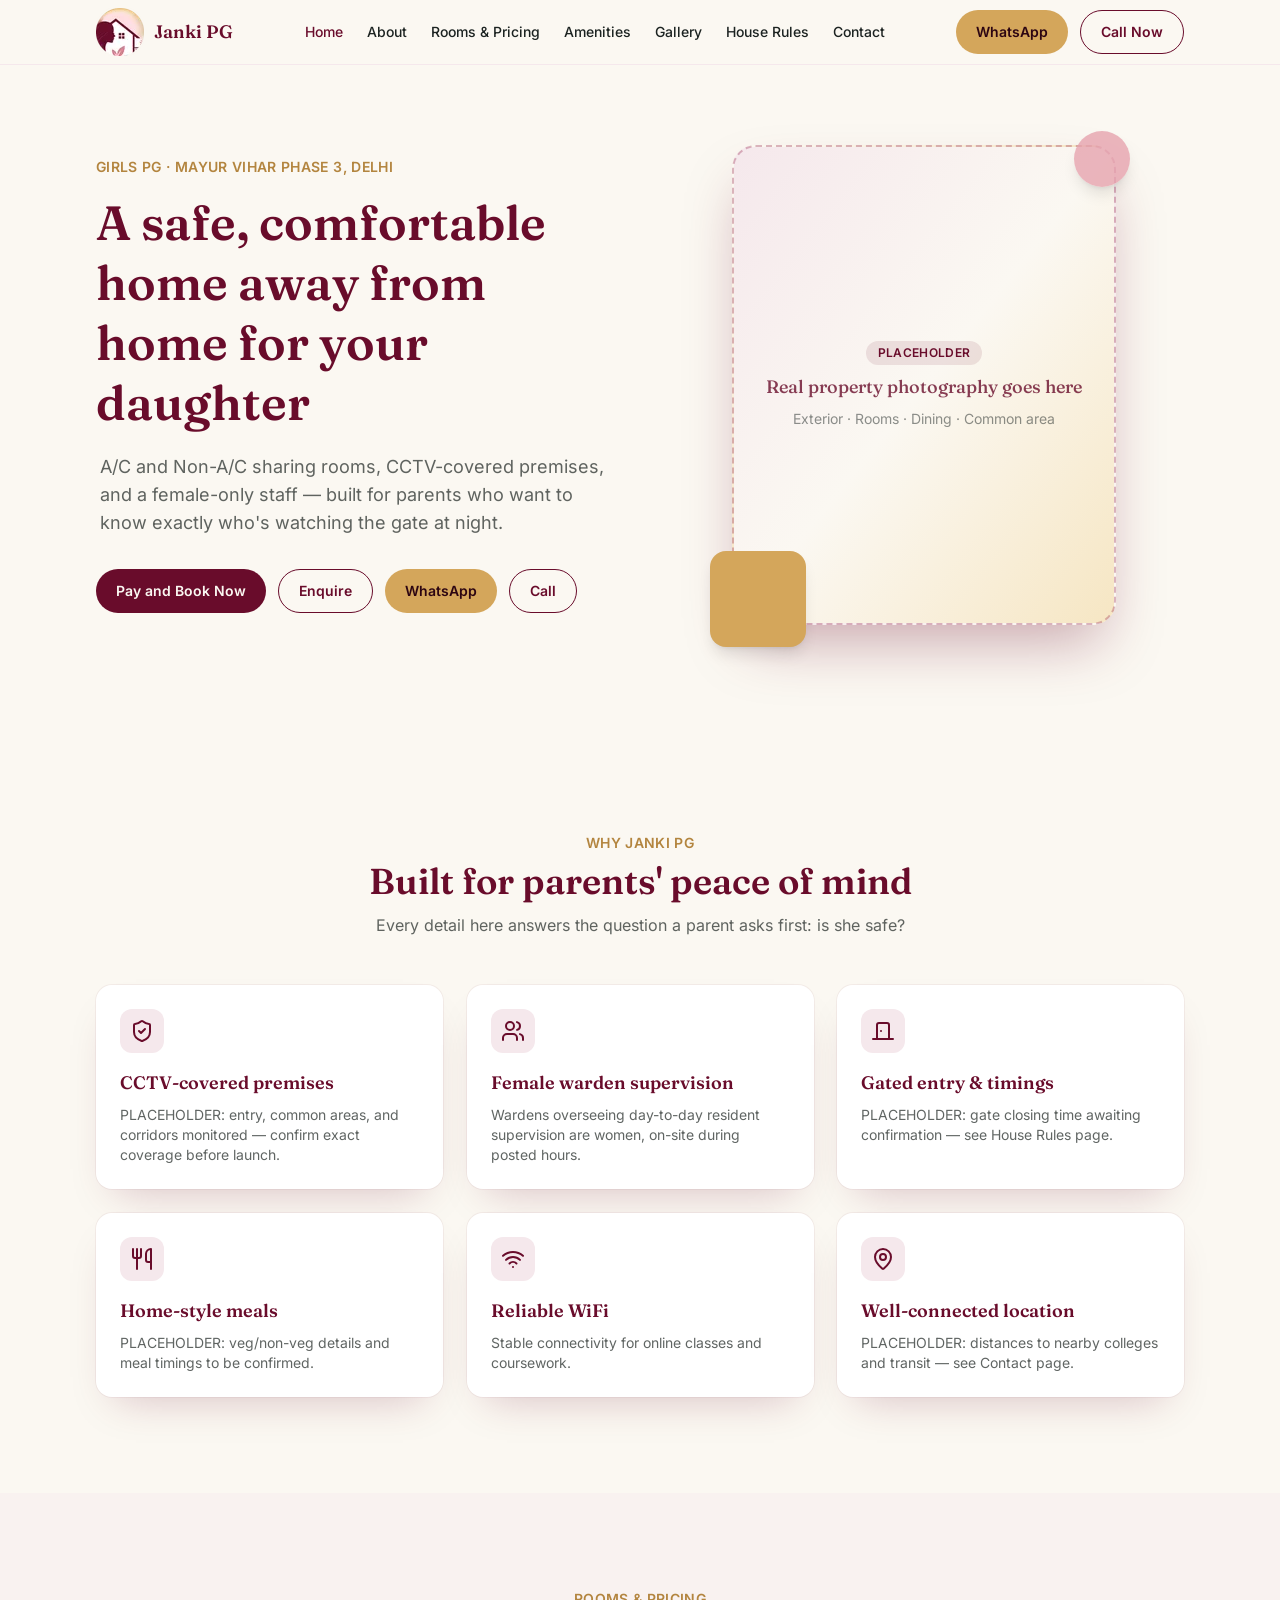
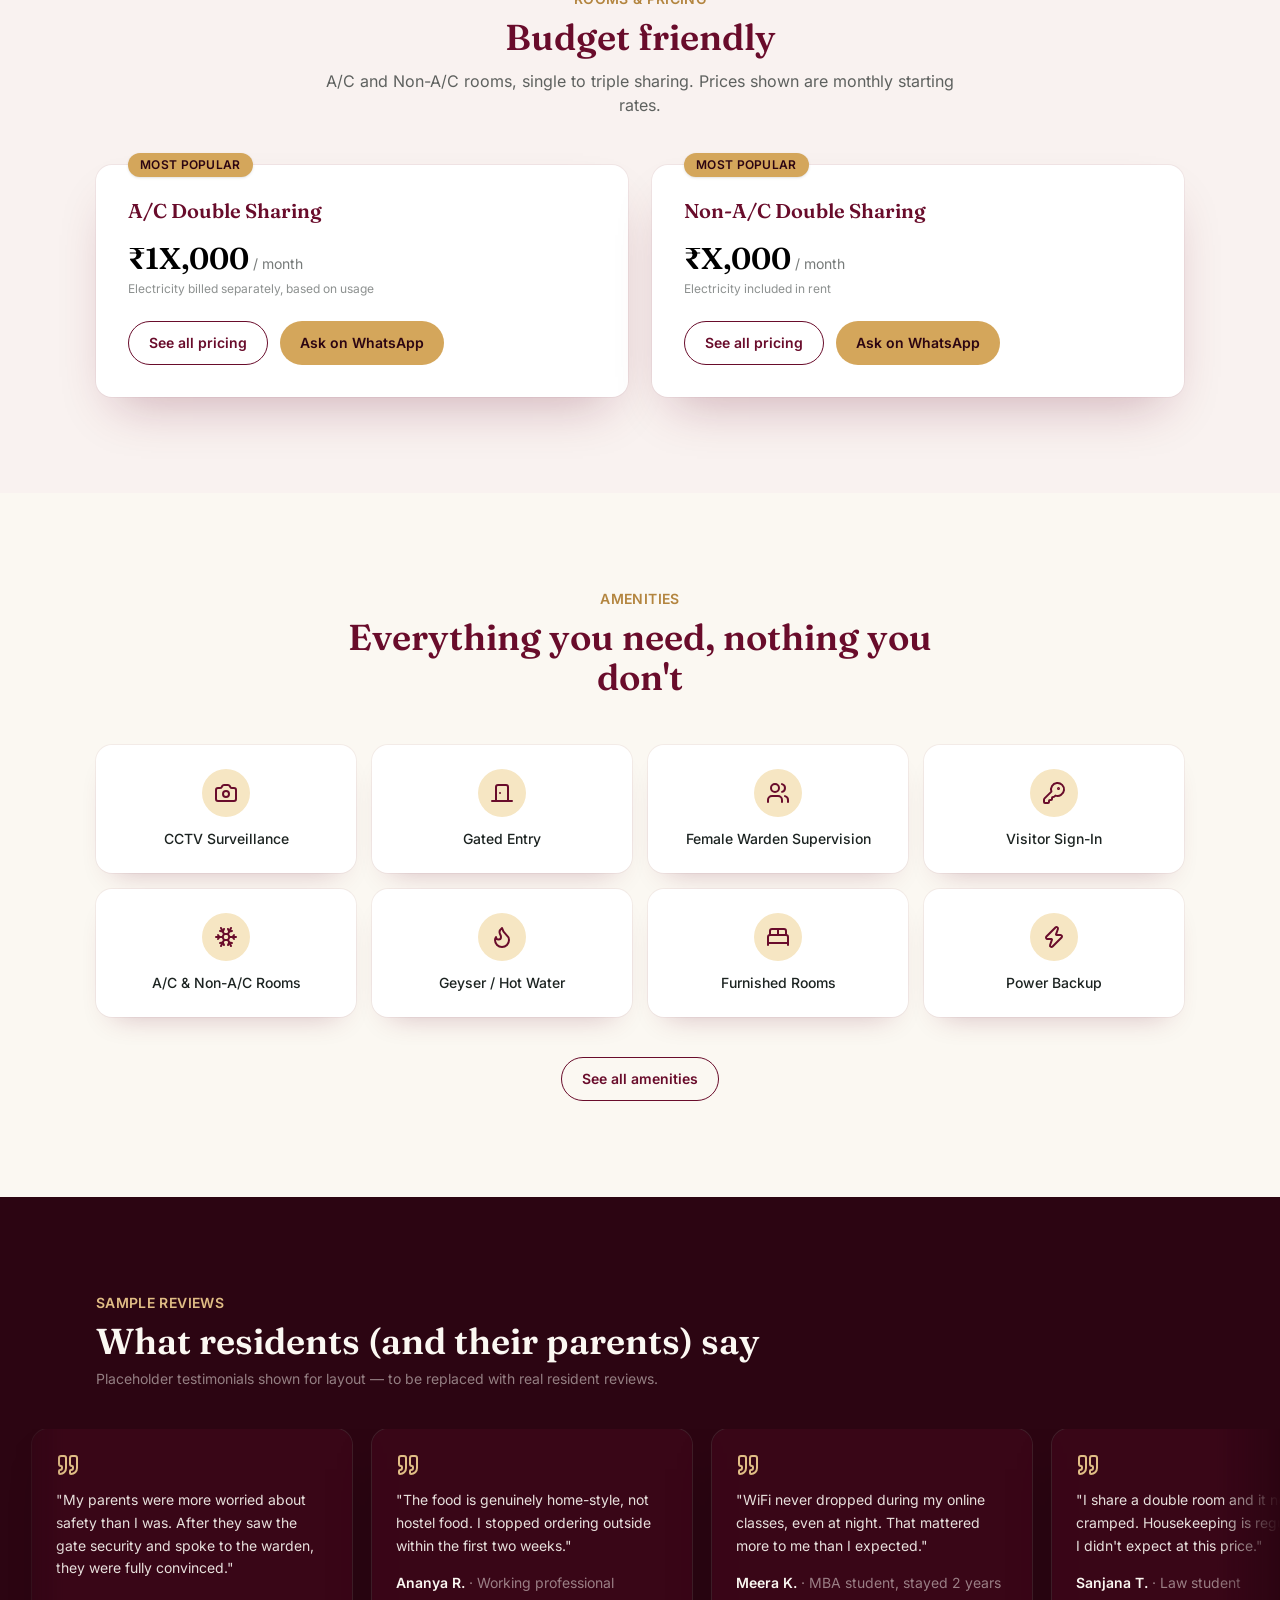
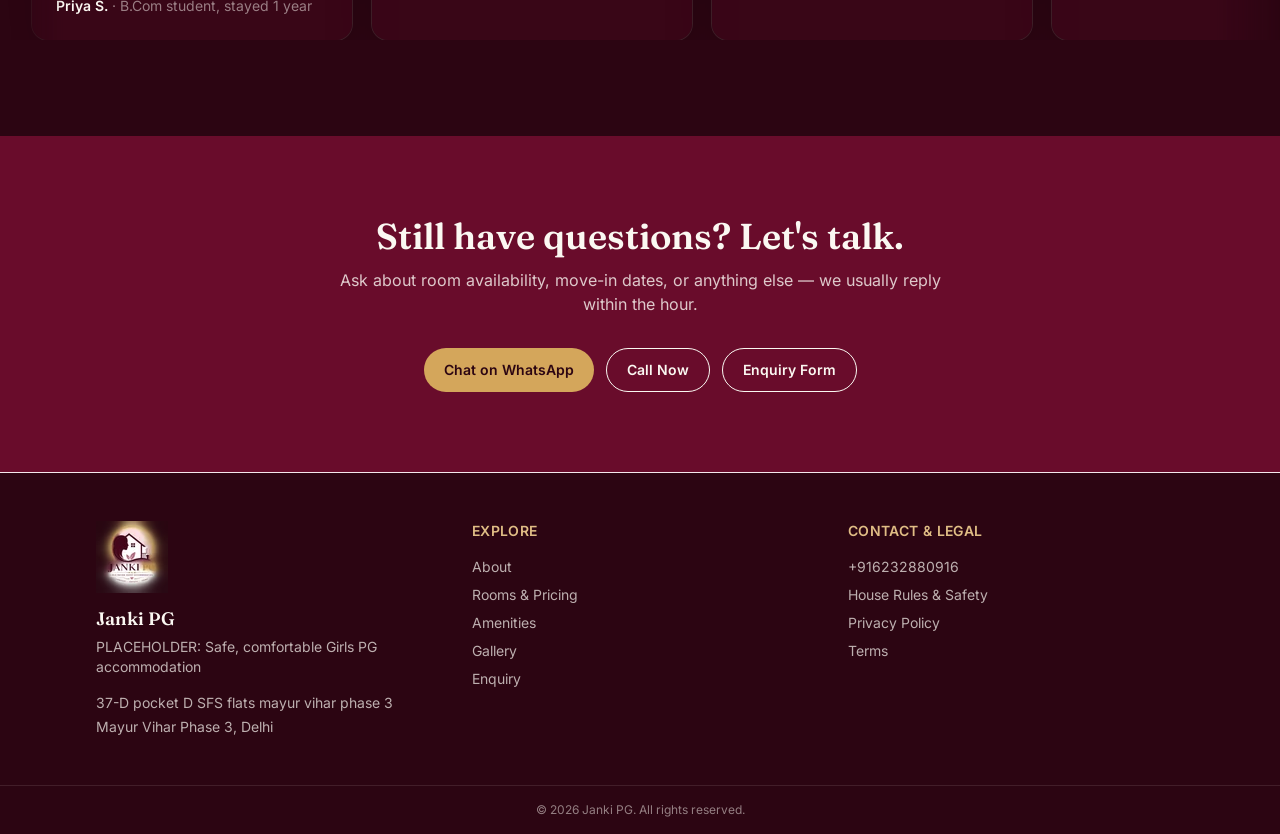
==== index.html @ a93e4f98 "booknow changed" ====
<!DOCTYPE html>
<html lang="en">

<head>
<!-- Google tag (gtag.js) -->
<script async src="https://www.googletagmanager.com/gtag/js?id=G-4KE43815W7"></script>
<script>
  window.dataLayer = window.dataLayer || [];
  function gtag(){dataLayer.push(arguments);}
  gtag('js', new Date());

  gtag('config', 'G-4KE43815W7');
</script>
  <meta charset="utf-8">
  <meta name="viewport" content="width=device-width, initial-scale=1">
  <link rel="icon" type="image/x-icon" href="favicon.ico">
  <link rel="canonical" href="https://www.jankipg.com/">
  <title>Girls PG in Mayur Vihar Phase 3, Delhi — A/C &amp; Non-A/C Rooms | Janki PG</title>
  <meta name="description"
    content="PLACEHOLDER: unique meta description for the home page — safe, comfortable Girls PG accommodation in Mayur Vihar Phase 3, Delhi with A/C and Non-A/C rooms.">
  <meta property="og:type" content="website">
  <meta property="og:url" content="https://www.jankipg.com/">
  <meta property="og:title" content="Girls PG in Mayur Vihar Phase 3, Delhi — A/C &amp; Non-A/C Rooms | Janki PG">
  <meta property="og:description"
    content="PLACEHOLDER: unique meta description for the home page — safe, comfortable Girls PG accommodation in Mayur Vihar Phase 3, Delhi with A/C and Non-A/C rooms.">
  <link rel="stylesheet" href="assets/css/style.css">
  <style>
    .marquee-track[data-astro-cid-mc3kwml5] {
      animation: 40s linear infinite marquee
    }

    .marquee-wrapper[data-astro-cid-mc3kwml5]:hover .marquee-track[data-astro-cid-mc3kwml5],
    .marquee-wrapper[data-astro-cid-mc3kwml5]:focus-within .marquee-track[data-astro-cid-mc3kwml5] {
      animation-play-state: paused
    }

    @keyframes marquee {
      0% {
        transform: translate(0)
      }

      to {
        transform: translate(-50%)
      }
    }

    @media (prefers-reduced-motion:reduce) {
      .marquee-track[data-astro-cid-mc3kwml5] {
        animation: none
      }
    }
  </style>
</head>

<body><a href="#main-content"
    class="sr-only focus:not-sr-only focus:fixed focus:left-4 focus:top-4 focus:z-[60] focus:rounded-full focus:bg-maroon-500 focus:px-4 focus:py-2 focus:text-cream">Skip
    to content</a>
  <header class="sticky top-0 z-50 border-b border-maroon-50 bg-cream/90 backdrop-blur-sm" style="--header-h: 64px;">
    <div class="mx-auto flex h-16 max-w-6xl items-center justify-between px-4 sm:px-6 lg:px-8"><a href="index.html"
        class="flex items-center gap-2.5"><img src="assets/images/logo-badge.webp" alt loading="lazy" decoding="async"
          width="48" height="48" class="h-12 w-12"><span
          class="font-display text-lg font-semibold text-maroon-500">Janki PG</span></a>
      <ul class="flex hidden md:flex">
        <li><a href="index.html" aria-current="page"
            class="block px-3 py-2 text-sm font-medium transition-colors duration-150 hover:text-maroon-500 text-maroon-500">Home</a>
        </li>
        <li><a href="about.html"
            class="block px-3 py-2 text-sm font-medium transition-colors duration-150 hover:text-maroon-500 text-ink">About</a>
        </li>
        <li><a href="rooms-and-pricing.html"
            class="block px-3 py-2 text-sm font-medium transition-colors duration-150 hover:text-maroon-500 text-ink">Rooms
            &amp; Pricing</a></li>
        <li><a href="amenities.html"
            class="block px-3 py-2 text-sm font-medium transition-colors duration-150 hover:text-maroon-500 text-ink">Amenities</a>
        </li>
        <li><a href="gallery.html"
            class="block px-3 py-2 text-sm font-medium transition-colors duration-150 hover:text-maroon-500 text-ink">Gallery</a>
        </li>
        <li><a href="house-rules.html"
            class="block px-3 py-2 text-sm font-medium transition-colors duration-150 hover:text-maroon-500 text-ink">House
            Rules</a></li>
        <li><a href="contact.html"
            class="block px-3 py-2 text-sm font-medium transition-colors duration-150 hover:text-maroon-500 text-ink">Contact</a>
        </li>
      </ul>
      <div class="hidden items-center gap-3 md:flex"><a
          href="https://wa.me/916232880916?text=Hi%2C%20I'm%20interested%20in%20Janki%20PG." target="_blank"
          rel="noopener noreferrer"
          class="inline-flex min-h-11 items-center justify-center gap-2 rounded-full px-5 py-2.5 text-sm font-semibold transition-colors duration-150 bg-gold-500 text-maroon-900 hover:bg-gold-600">WhatsApp</a><a
          href="tel:+916232880916"
          class="inline-flex min-h-11 items-center justify-center gap-2 rounded-full px-5 py-2.5 text-sm font-semibold transition-colors duration-150 border border-maroon-500 text-maroon-500 hover:bg-maroon-50">Call
          Now</a></div><button id="mobile-menu-toggle" type="button"
        class="inline-flex h-11 w-11 items-center justify-center rounded-full text-maroon-500 md:hidden"
        aria-expanded="false" aria-controls="mobile-menu-panel"><span class="sr-only">Toggle menu</span><svg
          id="icon-open" xmlns="http://www.w3.org/2000/svg" width="24" height="24" viewBox="0 0 24 24" fill="none"
          stroke="currentColor" stroke-width="2" stroke-linecap="round" stroke-linejoin="round">
          <line x1="4" y1="6" x2="20" y2="6"></line>
          <line x1="4" y1="12" x2="20" y2="12"></line>
          <line x1="4" y1="18" x2="20" y2="18"></line>
        </svg><svg id="icon-close" xmlns="http://www.w3.org/2000/svg" width="24" height="24" viewBox="0 0 24 24"
          fill="none" stroke="currentColor" stroke-width="2" stroke-linecap="round" stroke-linejoin="round"
          class="hidden">
          <line x1="18" y1="6" x2="6" y2="18"></line>
          <line x1="6" y1="6" x2="18" y2="18"></line>
        </svg></button>
      <div id="mobile-menu-panel"
        class="fixed inset-x-0 top-[var(--header-h,64px)] z-40 hidden max-h-[calc(100vh-var(--header-h,64px))] overflow-y-auto border-t border-maroon-50 bg-cream shadow-lg md:hidden">
        <ul class="flex flex-col gap-1 p-4">
          <li><a href="index.html" aria-current="page"
              class="block px-3 py-2 text-sm font-medium transition-colors duration-150 hover:text-maroon-500 text-maroon-500">Home</a>
          </li>
          <li><a href="about.html"
              class="block px-3 py-2 text-sm font-medium transition-colors duration-150 hover:text-maroon-500 text-ink">About</a>
          </li>
          <li><a href="rooms-and-pricing.html"
              class="block px-3 py-2 text-sm font-medium transition-colors duration-150 hover:text-maroon-500 text-ink">Rooms
              &amp; Pricing</a></li>
          <li><a href="amenities.html"
              class="block px-3 py-2 text-sm font-medium transition-colors duration-150 hover:text-maroon-500 text-ink">Amenities</a>
          </li>
          <li><a href="gallery.html"
              class="block px-3 py-2 text-sm font-medium transition-colors duration-150 hover:text-maroon-500 text-ink">Gallery</a>
          </li>
          <li><a href="house-rules.html"
              class="block px-3 py-2 text-sm font-medium transition-colors duration-150 hover:text-maroon-500 text-ink">House
              Rules</a></li>
          <li><a href="contact.html"
              class="block px-3 py-2 text-sm font-medium transition-colors duration-150 hover:text-maroon-500 text-ink">Contact</a>
          </li>
        </ul>
        <div class="flex flex-col gap-3 border-t border-maroon-50 p-4"><a
            href="https://wa.me/916232880916?text=Hi%2C%20I'm%20interested%20in%20Janki%20PG." target="_blank"
            rel="noopener noreferrer"
            class="inline-flex min-h-11 items-center justify-center gap-2 rounded-full px-5 py-2.5 text-sm font-semibold transition-colors duration-150 bg-gold-500 text-maroon-900 hover:bg-gold-600">WhatsApp
            Us</a><a href="tel:+916232880916"
            class="inline-flex min-h-11 items-center justify-center gap-2 rounded-full px-5 py-2.5 text-sm font-semibold transition-colors duration-150 border border-maroon-500 text-maroon-500 hover:bg-maroon-50">Call
            Now</a></div>
      </div>
      <script
        type="module">var e = document.getElementById(`mobile-menu-toggle`), t = document.getElementById(`mobile-menu-panel`), n = document.getElementById(`icon-open`), r = document.getElementById(`icon-close`); e?.addEventListener(`click`, () => { let i = e.getAttribute(`aria-expanded`) === `true`; e.setAttribute(`aria-expanded`, String(!i)), t?.classList.toggle(`hidden`, i), n?.classList.toggle(`hidden`, !i), r?.classList.toggle(`hidden`, i) }), t?.querySelectorAll(`a`).forEach(i => { i.addEventListener(`click`, () => { e?.setAttribute(`aria-expanded`, `false`), t.classList.add(`hidden`), n?.classList.remove(`hidden`), r?.classList.add(`hidden`) }) });</script>
    </div>
  </header>
  <main id="main-content">
    <section class="relative overflow-hidden bg-cream pb-20 pt-14 sm:pb-28 sm:pt-20"><!-- decorative depth layers -->
      <div class="pointer-events-none absolute inset-0 -z-10">
        <div class="absolute -left-24 -top-16 h-72 w-72 rounded-full bg-gold-100/70 blur-2xl sm:animate-float-slower">
        </div>
        <div class="absolute -right-20 top-1/3 h-80 w-80 rounded-full bg-rose-100/60 blur-2xl sm:animate-float-slow">
        </div>
        <div class="absolute inset-x-0 bottom-0 h-40 bg-gradient-to-t from-maroon-50/40 to-transparent"></div>
      </div>
      <div class="mx-auto grid max-w-6xl items-center gap-12 px-4 sm:px-6 lg:grid-cols-2 lg:px-8">
        <div class="reveal">
          <p class="text-sm font-semibold uppercase tracking-wide text-gold-600">
            <!-- PLACEHOLDER: awaiting client copy -->Girls PG · Mayur Vihar Phase 3, Delhi
          </p>
          <h1 class="mt-4 font-display text-4xl font-semibold leading-tight text-maroon-500 sm:text-5xl">A safe,
            comfortable home away from home for your daughter</h1>
          <p class="mx-auto mt-5 max-w-lg text-base text-ink/70 sm:text-lg">
            <!-- PLACEHOLDER: awaiting client copy — concrete, checkable claims once details are confirmed -->A/C and
            Non-A/C sharing rooms, CCTV-covered premises, and a female-only staff — built for parents who want to know
            exactly who's watching the gate at night.
          </p>
          <div class="mt-8 flex flex-wrap gap-3"><a href="upi://pay?pa=7759880916sbi@ybl&pn=Janki%20PG&cu=INR"
              data-payment-trigger="true"
              class="inline-flex min-h-11 items-center justify-center gap-2 rounded-full px-5 py-2.5 text-sm font-semibold transition-colors duration-150 bg-maroon-500 text-cream hover:bg-maroon-600">Pay
              and Book Now</a><a href="enquiry" data-enquiry-trigger="true"
              class="inline-flex min-h-11 items-center justify-center gap-2 rounded-full px-5 py-2.5 text-sm font-semibold transition-colors duration-150 border border-maroon-500 text-maroon-500 hover:bg-maroon-50">Enquire</a><a
              href="https://wa.me/916232880916?text=Hi%2C%20I'm%20interested%20in%20Janki%20PG." target="_blank"
              rel="noopener noreferrer"
              class="inline-flex min-h-11 items-center justify-center gap-2 rounded-full px-5 py-2.5 text-sm font-semibold transition-colors duration-150 bg-gold-500 text-maroon-900 hover:bg-gold-600">WhatsApp</a><a
              href="tel:+916232880916"
              class="inline-flex min-h-11 items-center justify-center gap-2 rounded-full px-5 py-2.5 text-sm font-semibold transition-colors duration-150 border border-maroon-500 text-maroon-500 hover:bg-maroon-50">Call</a>
          </div>
        </div>
        <div class="reveal [perspective:1200px]" style="transition-delay: 120ms">
          <div data-tilt="6"
            class="relative mx-auto aspect-[4/5] w-full max-w-sm rounded-3xl border-2 border-dashed border-maroon-400/30 bg-gradient-to-br from-maroon-50 via-cream to-gold-100 shadow-[0_30px_60px_-15px_rgba(105,12,43,0.35)]">
            <div class="absolute inset-0 flex flex-col items-center justify-center gap-2 p-6 text-center"><span
                class="rounded-full bg-maroon-500/10 px-3 py-1 text-xs font-semibold uppercase tracking-wide text-maroon-500">Placeholder</span>
              <p class="font-display text-lg text-maroon-500/80">Real property photography goes here</p>
              <p class="text-sm text-ink/50">Exterior · Rooms · Dining · Common area</p>
            </div>
            <div
              class="absolute -bottom-6 -left-6 h-20 w-20 rounded-2xl bg-gold-500 shadow-lg sm:animate-float-slow sm:h-24 sm:w-24">
            </div>
            <div
              class="absolute -right-4 -top-4 h-14 w-14 rounded-full bg-rose-400/80 shadow-lg sm:animate-float-slower">
            </div>
          </div>
        </div>
      </div>
    </section>
    <section class="bg-cream py-16 sm:py-24">
      <div class="mx-auto max-w-6xl px-4 sm:px-6 lg:px-8">
        <div class="reveal mx-auto max-w-2xl text-center">
          <p class="text-sm font-semibold uppercase tracking-wide text-gold-600">Why Janki PG</p>
          <h2 class="mt-2 font-display text-3xl font-semibold text-maroon-500 sm:text-4xl">Built for parents' peace of
            mind</h2>
          <p class="mt-3 text-ink/70">Every detail here answers the question a parent asks first: is she safe?</p>
        </div>
        <div class="mt-12 grid gap-6 sm:grid-cols-2 lg:grid-cols-3 [perspective:1200px]">
          <div class="reveal" style="transition-delay: 0ms">
            <div data-tilt="8"
              class="h-full rounded-2xl bg-white p-6 shadow-[0_20px_40px_-20px_rgba(105,12,43,0.25)] ring-1 ring-maroon-500/5">
              <div class="inline-flex h-11 w-11 items-center justify-center rounded-xl bg-maroon-50 text-maroon-500">
                <svg width="1em" height="1em" class="h-6 w-6" data-icon="lucide:shield-check">
                  <symbol id="ai:lucide:shield-check" viewBox="0 0 24 24">
                    <g fill="none" stroke="currentColor" stroke-linecap="round" stroke-linejoin="round"
                      stroke-width="2">
                      <path
                        d="M20 13c0 5-3.5 7.5-7.66 8.95a1 1 0 0 1-.67-.01C7.5 20.5 4 18 4 13V6a1 1 0 0 1 1-1c2 0 4.5-1.2 6.24-2.72a1.17 1.17 0 0 1 1.52 0C14.51 3.81 17 5 19 5a1 1 0 0 1 1 1z" />
                      <path d="m9 12l2 2l4-4" />
                    </g>
                  </symbol>
                  <use href="#ai:lucide:shield-check"></use>
                </svg>
              </div>
              <h3 class="mt-4 font-display text-lg font-semibold text-maroon-500">CCTV-covered premises</h3>
              <p class="mt-2 text-sm text-ink/70">PLACEHOLDER: entry, common areas, and corridors monitored — confirm
                exact coverage before launch.</p>
            </div>
          </div>
          <div class="reveal" style="transition-delay: 80ms">
            <div data-tilt="8"
              class="h-full rounded-2xl bg-white p-6 shadow-[0_20px_40px_-20px_rgba(105,12,43,0.25)] ring-1 ring-maroon-500/5">
              <div class="inline-flex h-11 w-11 items-center justify-center rounded-xl bg-maroon-50 text-maroon-500">
                <svg width="1em" height="1em" class="h-6 w-6" data-icon="lucide:users">
                  <symbol id="ai:lucide:users" viewBox="0 0 24 24">
                    <g fill="none" stroke="currentColor" stroke-linecap="round" stroke-linejoin="round"
                      stroke-width="2">
                      <path
                        d="M16 21v-2a4 4 0 0 0-4-4H6a4 4 0 0 0-4 4v2M16 3.128a4 4 0 0 1 0 7.744M22 21v-2a4 4 0 0 0-3-3.87" />
                      <circle cx="9" cy="7" r="4" />
                    </g>
                  </symbol>
                  <use href="#ai:lucide:users"></use>
                </svg>
              </div>
              <h3 class="mt-4 font-display text-lg font-semibold text-maroon-500">Female warden supervision</h3>
              <p class="mt-2 text-sm text-ink/70">Wardens overseeing day-to-day resident supervision are women, on-site
                during posted hours.</p>
            </div>
          </div>
          <div class="reveal" style="transition-delay: 160ms">
            <div data-tilt="8"
              class="h-full rounded-2xl bg-white p-6 shadow-[0_20px_40px_-20px_rgba(105,12,43,0.25)] ring-1 ring-maroon-500/5">
              <div class="inline-flex h-11 w-11 items-center justify-center rounded-xl bg-maroon-50 text-maroon-500">
                <svg width="1em" height="1em" class="h-6 w-6" data-icon="lucide:door-closed">
                  <symbol id="ai:lucide:door-closed" viewBox="0 0 24 24">
                    <path fill="none" stroke="currentColor" stroke-linecap="round" stroke-linejoin="round"
                      stroke-width="2" d="M10 12h.01M18 20V6a2 2 0 0 0-2-2H8a2 2 0 0 0-2 2v14m-4 0h20" />
                  </symbol>
                  <use href="#ai:lucide:door-closed"></use>
                </svg>
              </div>
              <h3 class="mt-4 font-display text-lg font-semibold text-maroon-500">Gated entry &amp; timings</h3>
              <p class="mt-2 text-sm text-ink/70">PLACEHOLDER: gate closing time awaiting confirmation — see House Rules
                page.</p>
            </div>
          </div>
          <div class="reveal" style="transition-delay: 240ms">
            <div data-tilt="8"
              class="h-full rounded-2xl bg-white p-6 shadow-[0_20px_40px_-20px_rgba(105,12,43,0.25)] ring-1 ring-maroon-500/5">
              <div class="inline-flex h-11 w-11 items-center justify-center rounded-xl bg-maroon-50 text-maroon-500">
                <svg width="1em" height="1em" class="h-6 w-6" data-icon="lucide:utensils">
                  <symbol id="ai:lucide:utensils" viewBox="0 0 24 24">
                    <path fill="none" stroke="currentColor" stroke-linecap="round" stroke-linejoin="round"
                      stroke-width="2"
                      d="M3 2v7c0 1.1.9 2 2 2h4a2 2 0 0 0 2-2V2M7 2v20m14-7V2a5 5 0 0 0-5 5v6c0 1.1.9 2 2 2zm0 0v7" />
                  </symbol>
                  <use href="#ai:lucide:utensils"></use>
                </svg>
              </div>
              <h3 class="mt-4 font-display text-lg font-semibold text-maroon-500">Home-style meals</h3>
              <p class="mt-2 text-sm text-ink/70">PLACEHOLDER: veg/non-veg details and meal timings to be confirmed.</p>
            </div>
          </div>
          <div class="reveal" style="transition-delay: 320ms">
            <div data-tilt="8"
              class="h-full rounded-2xl bg-white p-6 shadow-[0_20px_40px_-20px_rgba(105,12,43,0.25)] ring-1 ring-maroon-500/5">
              <div class="inline-flex h-11 w-11 items-center justify-center rounded-xl bg-maroon-50 text-maroon-500">
                <svg width="1em" height="1em" class="h-6 w-6" data-icon="lucide:wifi">
                  <symbol id="ai:lucide:wifi" viewBox="0 0 24 24">
                    <path fill="none" stroke="currentColor" stroke-linecap="round" stroke-linejoin="round"
                      stroke-width="2"
                      d="M12 20h.01M2 8.82a15 15 0 0 1 20 0M5 12.859a10 10 0 0 1 14 0m-10.5 3.57a5 5 0 0 1 7 0" />
                  </symbol>
                  <use href="#ai:lucide:wifi"></use>
                </svg>
              </div>
              <h3 class="mt-4 font-display text-lg font-semibold text-maroon-500">Reliable WiFi</h3>
              <p class="mt-2 text-sm text-ink/70">Stable connectivity for online classes and coursework.</p>
            </div>
          </div>
          <div class="reveal" style="transition-delay: 400ms">
            <div data-tilt="8"
              class="h-full rounded-2xl bg-white p-6 shadow-[0_20px_40px_-20px_rgba(105,12,43,0.25)] ring-1 ring-maroon-500/5">
              <div class="inline-flex h-11 w-11 items-center justify-center rounded-xl bg-maroon-50 text-maroon-500">
                <svg width="1em" height="1em" class="h-6 w-6" data-icon="lucide:map-pin">
                  <symbol id="ai:lucide:map-pin" viewBox="0 0 24 24">
                    <g fill="none" stroke="currentColor" stroke-linecap="round" stroke-linejoin="round"
                      stroke-width="2">
                      <path
                        d="M20 10c0 4.993-5.539 10.193-7.399 11.799a1 1 0 0 1-1.202 0C9.539 20.193 4 14.993 4 10a8 8 0 0 1 16 0" />
                      <circle cx="12" cy="10" r="3" />
                    </g>
                  </symbol>
                  <use href="#ai:lucide:map-pin"></use>
                </svg>
              </div>
              <h3 class="mt-4 font-display text-lg font-semibold text-maroon-500">Well-connected location</h3>
              <p class="mt-2 text-sm text-ink/70">PLACEHOLDER: distances to nearby colleges and transit — see Contact
                page.</p>
            </div>
          </div>
        </div>
      </div>
    </section>
    <section class="bg-maroon-50/40 py-16 sm:py-24">
      <div class="mx-auto max-w-6xl px-4 sm:px-6 lg:px-8">
        <div class="reveal mx-auto max-w-2xl text-center">
          <p class="text-sm font-semibold uppercase tracking-wide text-gold-600">Rooms & Pricing</p>
          <h2 class="mt-2 font-display text-3xl font-semibold text-maroon-500 sm:text-4xl">Budget friendly</h2>
          <p class="mt-3 text-ink/70">A/C and Non-A/C rooms, single to triple sharing. Prices shown are monthly starting
            rates.</p>
        </div>
        <div class="mt-12 grid gap-6 sm:grid-cols-2 [perspective:1200px]">
          <div class="reveal" style="transition-delay: 0ms">
            <div data-tilt="6"
              class="relative h-full rounded-2xl bg-white p-8 shadow-[0_25px_50px_-20px_rgba(105,12,43,0.3)] ring-1 ring-maroon-500/5">
              <span
                class="absolute -top-3 left-8 rounded-full bg-gold-500 px-3 py-1 text-xs font-semibold uppercase tracking-wide text-maroon-900 shadow">Most
                Popular</span>
              <p class="font-display text-xl font-semibold text-maroon-500">A/C Double Sharing</p>
              <p class="mt-4 flex items-baseline gap-1"><span
                  class="font-display text-3xl font-semibold text-maroon-500"><span style="color:#000000">₹1X,000</span></span><span
                  class="text-sm text-ink/60">/ month</span></p>
              <p class="mt-1 text-xs text-ink/50">Electricity billed separately, based on usage</p>
              <div class="mt-6 flex flex-wrap gap-3"><a href="rooms-and-pricing.html"
                  class="inline-flex min-h-11 items-center justify-center gap-2 rounded-full px-5 py-2.5 text-sm font-semibold transition-colors duration-150 border border-maroon-500 text-maroon-500 hover:bg-maroon-50 text-sm">See
                  all pricing</a><a
                  href="https://wa.me/916232880916?text=Hi%2C%20I'm%20interested%20in%20Janki%20PG.%20Room%3A%20A%2FC%20Double%20Sharing"
                  target="_blank" rel="noopener noreferrer"
                  class="inline-flex min-h-11 items-center justify-center gap-2 rounded-full px-5 py-2.5 text-sm font-semibold transition-colors duration-150 bg-gold-500 text-maroon-900 hover:bg-gold-600 text-sm">Ask
                  on WhatsApp</a></div>
            </div>
          </div>
          <div class="reveal" style="transition-delay: 100ms">
            <div data-tilt="6"
              class="relative h-full rounded-2xl bg-white p-8 shadow-[0_25px_50px_-20px_rgba(105,12,43,0.3)] ring-1 ring-maroon-500/5">
              <span
                class="absolute -top-3 left-8 rounded-full bg-gold-500 px-3 py-1 text-xs font-semibold uppercase tracking-wide text-maroon-900 shadow">Most
                Popular</span>
              <p class="font-display text-xl font-semibold text-maroon-500">Non-A/C Double Sharing</p>
              <p class="mt-4 flex items-baseline gap-1"><span
                  class="font-display text-3xl font-semibold text-maroon-500"><span style="color:#000000">₹X,000</span></span><span
                  class="text-sm text-ink/60">/ month</span></p>
              <p class="mt-1 text-xs text-ink/50">Electricity included in rent</p>
              <div class="mt-6 flex flex-wrap gap-3"><a href="rooms-and-pricing.html"
                  class="inline-flex min-h-11 items-center justify-center gap-2 rounded-full px-5 py-2.5 text-sm font-semibold transition-colors duration-150 border border-maroon-500 text-maroon-500 hover:bg-maroon-50 text-sm">See
                  all pricing</a><a
                  href="https://wa.me/916232880916?text=Hi%2C%20I'm%20interested%20in%20Janki%20PG.%20Room%3A%20Non-A%2FC%20Double%20Sharing"
                  target="_blank" rel="noopener noreferrer"
                  class="inline-flex min-h-11 items-center justify-center gap-2 rounded-full px-5 py-2.5 text-sm font-semibold transition-colors duration-150 bg-gold-500 text-maroon-900 hover:bg-gold-600 text-sm">Ask
                  on WhatsApp</a></div>
            </div>
          </div>
        </div>
      </div>
    </section>
    <section class="bg-cream py-16 sm:py-24">
      <div class="mx-auto max-w-6xl px-4 sm:px-6 lg:px-8">
        <div class="reveal mx-auto max-w-2xl text-center">
          <p class="text-sm font-semibold uppercase tracking-wide text-gold-600">Amenities</p>
          <h2 class="mt-2 font-display text-3xl font-semibold text-maroon-500 sm:text-4xl">Everything you need, nothing
            you don't</h2>
        </div>
        <div class="mt-12 grid grid-cols-2 gap-4 [perspective:1200px] sm:grid-cols-4">
          <div class="reveal" style="transition-delay: 0ms">
            <div data-tilt="10"
              class="flex h-full flex-col items-center gap-3 rounded-2xl bg-white px-4 py-6 text-center shadow-[0_15px_30px_-18px_rgba(105,12,43,0.3)] ring-1 ring-maroon-500/5">
              <div class="inline-flex h-12 w-12 items-center justify-center rounded-full bg-gold-100 text-maroon-500">
                <svg width="1em" height="1em" class="h-6 w-6" data-icon="lucide:camera">
                  <symbol id="ai:lucide:camera" viewBox="0 0 24 24">
                    <g fill="none" stroke="currentColor" stroke-linecap="round" stroke-linejoin="round"
                      stroke-width="2">
                      <path
                        d="M13.997 4a2 2 0 0 1 1.76 1.05l.486.9A2 2 0 0 0 18.003 7H20a2 2 0 0 1 2 2v9a2 2 0 0 1-2 2H4a2 2 0 0 1-2-2V9a2 2 0 0 1 2-2h1.997a2 2 0 0 0 1.759-1.048l.489-.904A2 2 0 0 1 10.004 4z" />
                      <circle cx="12" cy="13" r="3" />
                    </g>
                  </symbol>
                  <use href="#ai:lucide:camera"></use>
                </svg>
              </div>
              <p class="text-sm font-medium text-ink">CCTV Surveillance</p>
            </div>
          </div>
          <div class="reveal" style="transition-delay: 60ms">
            <div data-tilt="10"
              class="flex h-full flex-col items-center gap-3 rounded-2xl bg-white px-4 py-6 text-center shadow-[0_15px_30px_-18px_rgba(105,12,43,0.3)] ring-1 ring-maroon-500/5">
              <div class="inline-flex h-12 w-12 items-center justify-center rounded-full bg-gold-100 text-maroon-500">
                <svg width="1em" height="1em" viewBox="0 0 24 24" class="h-6 w-6" data-icon="lucide:door-closed">
                  <use href="#ai:lucide:door-closed"></use>
                </svg>
              </div>
              <p class="text-sm font-medium text-ink">Gated Entry</p>
            </div>
          </div>
          <div class="reveal" style="transition-delay: 120ms">
            <div data-tilt="10"
              class="flex h-full flex-col items-center gap-3 rounded-2xl bg-white px-4 py-6 text-center shadow-[0_15px_30px_-18px_rgba(105,12,43,0.3)] ring-1 ring-maroon-500/5">
              <div class="inline-flex h-12 w-12 items-center justify-center rounded-full bg-gold-100 text-maroon-500">
                <svg width="1em" height="1em" viewBox="0 0 24 24" class="h-6 w-6" data-icon="lucide:users">
                  <use href="#ai:lucide:users"></use>
                </svg>
              </div>
              <p class="text-sm font-medium text-ink">Female Warden Supervision</p>
            </div>
          </div>
          <div class="reveal" style="transition-delay: 180ms">
            <div data-tilt="10"
              class="flex h-full flex-col items-center gap-3 rounded-2xl bg-white px-4 py-6 text-center shadow-[0_15px_30px_-18px_rgba(105,12,43,0.3)] ring-1 ring-maroon-500/5">
              <div class="inline-flex h-12 w-12 items-center justify-center rounded-full bg-gold-100 text-maroon-500">
                <svg width="1em" height="1em" class="h-6 w-6" data-icon="lucide:key-round">
                  <symbol id="ai:lucide:key-round" viewBox="0 0 24 24">
                    <g fill="none" stroke="currentColor" stroke-linecap="round" stroke-linejoin="round"
                      stroke-width="2">
                      <path
                        d="M2.586 17.414A2 2 0 0 0 2 18.828V21a1 1 0 0 0 1 1h3a1 1 0 0 0 1-1v-1a1 1 0 0 1 1-1h1a1 1 0 0 0 1-1v-1a1 1 0 0 1 1-1h.172a2 2 0 0 0 1.414-.586l.814-.814a6.5 6.5 0 1 0-4-4z" />
                      <circle cx="16.5" cy="7.5" r=".5" fill="currentColor" />
                    </g>
                  </symbol>
                  <use href="#ai:lucide:key-round"></use>
                </svg>
              </div>
              <p class="text-sm font-medium text-ink">Visitor Sign-In</p>
            </div>
          </div>
          <div class="reveal" style="transition-delay: 240ms">
            <div data-tilt="10"
              class="flex h-full flex-col items-center gap-3 rounded-2xl bg-white px-4 py-6 text-center shadow-[0_15px_30px_-18px_rgba(105,12,43,0.3)] ring-1 ring-maroon-500/5">
              <div class="inline-flex h-12 w-12 items-center justify-center rounded-full bg-gold-100 text-maroon-500">
                <svg width="1em" height="1em" class="h-6 w-6" data-icon="lucide:snowflake">
                  <symbol id="ai:lucide:snowflake" viewBox="0 0 24 24">
                    <g fill="none" stroke="currentColor" stroke-linecap="round" stroke-linejoin="round"
                      stroke-width="2">
                      <path d="m10 20l-1.25-2.5L6 18m4-14L8.75 6.5L6 6m8 14l1.25-2.5L18 18M14 4l1.25 2.5L18 6" />
                      <path d="m17 21l-3-6h-4m7-12l-3 6l1.5 3M2 12h6.5L10 9m10 1l-1.5 2l1.5 2" />
                      <path d="M22 12h-6.5L14 15M4 10l1.5 2L4 14m3 7l3-6l-1.5-3M7 3l3 6h4" />
                    </g>
                  </symbol>
                  <use href="#ai:lucide:snowflake"></use>
                </svg>
              </div>
              <p class="text-sm font-medium text-ink">A/C &amp; Non-A/C Rooms</p>
            </div>
          </div>
          <div class="reveal" style="transition-delay: 300ms">
            <div data-tilt="10"
              class="flex h-full flex-col items-center gap-3 rounded-2xl bg-white px-4 py-6 text-center shadow-[0_15px_30px_-18px_rgba(105,12,43,0.3)] ring-1 ring-maroon-500/5">
              <div class="inline-flex h-12 w-12 items-center justify-center rounded-full bg-gold-100 text-maroon-500">
                <svg width="1em" height="1em" class="h-6 w-6" data-icon="lucide:flame">
                  <symbol id="ai:lucide:flame" viewBox="0 0 24 24">
                    <path fill="none" stroke="currentColor" stroke-linecap="round" stroke-linejoin="round"
                      stroke-width="2"
                      d="M12 3q1 4 4 6.5t3 5.5a1 1 0 0 1-14 0a5 5 0 0 1 1-3a1 1 0 0 0 5 0c0-2-1.5-3-1.5-5q0-2 2.5-4" />
                  </symbol>
                  <use href="#ai:lucide:flame"></use>
                </svg>
              </div>
              <p class="text-sm font-medium text-ink">Geyser / Hot Water</p>
            </div>
          </div>
          <div class="reveal" style="transition-delay: 360ms">
            <div data-tilt="10"
              class="flex h-full flex-col items-center gap-3 rounded-2xl bg-white px-4 py-6 text-center shadow-[0_15px_30px_-18px_rgba(105,12,43,0.3)] ring-1 ring-maroon-500/5">
              <div class="inline-flex h-12 w-12 items-center justify-center rounded-full bg-gold-100 text-maroon-500">
                <svg width="1em" height="1em" class="h-6 w-6" data-icon="lucide:bed-double">
                  <symbol id="ai:lucide:bed-double" viewBox="0 0 24 24">
                    <path fill="none" stroke="currentColor" stroke-linecap="round" stroke-linejoin="round"
                      stroke-width="2"
                      d="M2 20v-8a2 2 0 0 1 2-2h16a2 2 0 0 1 2 2v8M4 10V6a2 2 0 0 1 2-2h12a2 2 0 0 1 2 2v4m-8-6v6M2 18h20" />
                  </symbol>
                  <use href="#ai:lucide:bed-double"></use>
                </svg>
              </div>
              <p class="text-sm font-medium text-ink">Furnished Rooms</p>
            </div>
          </div>
          <div class="reveal" style="transition-delay: 420ms">
            <div data-tilt="10"
              class="flex h-full flex-col items-center gap-3 rounded-2xl bg-white px-4 py-6 text-center shadow-[0_15px_30px_-18px_rgba(105,12,43,0.3)] ring-1 ring-maroon-500/5">
              <div class="inline-flex h-12 w-12 items-center justify-center rounded-full bg-gold-100 text-maroon-500">
                <svg width="1em" height="1em" class="h-6 w-6" data-icon="lucide:zap">
                  <symbol id="ai:lucide:zap" viewBox="0 0 24 24">
                    <path fill="none" stroke="currentColor" stroke-linecap="round" stroke-linejoin="round"
                      stroke-width="2"
                      d="M15.914 4a1.5 1.5 0 0 0-2.474-1.561l-9 9A1.5 1.5 0 0 0 5.5 14h4.002a.5.5 0 0 1 .471.666L8.086 20a1.5 1.5 0 0 0 2.475 1.56l9-9A1.5 1.5 0 0 0 18.5 10h-3.997a.5.5 0 0 1-.472-.667z" />
                  </symbol>
                  <use href="#ai:lucide:zap"></use>
                </svg>
              </div>
              <p class="text-sm font-medium text-ink">Power Backup</p>
            </div>
          </div>
        </div>
        <div class="reveal mt-10 text-center"><a href="amenities.html"
            class="inline-flex min-h-11 items-center justify-center gap-2 rounded-full px-5 py-2.5 text-sm font-semibold transition-colors duration-150 border border-maroon-500 text-maroon-500 hover:bg-maroon-50">See
            all amenities</a></div>
      </div>
    </section>
    <section class="bg-maroon-900 py-16 text-cream sm:py-24" data-astro-cid-mc3kwml5>
      <div class="mx-auto max-w-6xl px-4 sm:px-6 lg:px-8" data-astro-cid-mc3kwml5>
        <div class="reveal" data-astro-cid-mc3kwml5>
          <p class="text-sm font-semibold uppercase tracking-wide text-gold-400" data-astro-cid-mc3kwml5>Sample reviews
          </p>
          <h2 class="mt-2 font-display text-3xl font-semibold sm:text-4xl" data-astro-cid-mc3kwml5>What residents (and
            their parents) say</h2>
          <p class="mt-2 text-sm text-cream/50" data-astro-cid-mc3kwml5>
            <!-- PLACEHOLDER: sample content, replace with real reviews before launch -->Placeholder testimonials shown
            for layout — to be replaced with real resident reviews.
          </p>
        </div>
      </div>
      <div
        class="marquee-wrapper reveal mt-10 overflow-hidden [mask-image:linear-gradient(to_right,transparent,black_5%,black_95%,transparent)]"
        role="region" aria-label="Resident testimonials, auto-scrolling — hover, focus, or touch to pause" tabindex="0"
        data-astro-cid-mc3kwml5>
        <div class="marquee-track flex w-max gap-5 px-4 sm:px-6 lg:px-8" data-astro-cid-mc3kwml5>
          <figure
            class="w-72 shrink-0 rounded-2xl bg-maroon-600/40 p-6 shadow-[0_20px_45px_-20px_rgba(0,0,0,0.5)] ring-1 ring-cream/10 sm:w-80"
            data-astro-cid-mc3kwml5><svg width="1em" height="1em" class="h-6 w-6 text-gold-400"
              data-astro-cid-mc3kwml5="true" data-icon="lucide:quote">
              <symbol id="ai:lucide:quote" viewBox="0 0 24 24">
                <path fill="none" stroke="currentColor" stroke-linecap="round" stroke-linejoin="round" stroke-width="2"
                  d="M16 3a2 2 0 0 0-2 2v6a2 2 0 0 0 2 2a1 1 0 0 1 1 1v1a2 2 0 0 1-2 2a1 1 0 0 0-1 1v2a1 1 0 0 0 1 1a6 6 0 0 0 6-6V5a2 2 0 0 0-2-2zM5 3a2 2 0 0 0-2 2v6a2 2 0 0 0 2 2a1 1 0 0 1 1 1v1a2 2 0 0 1-2 2a1 1 0 0 0-1 1v2a1 1 0 0 0 1 1a6 6 0 0 0 6-6V5a2 2 0 0 0-2-2z" />
              </symbol>
              <use href="#ai:lucide:quote"></use>
            </svg>
            <blockquote class="mt-3 text-sm leading-relaxed text-cream/90" data-astro-cid-mc3kwml5>"My parents were more
              worried about safety than I was. After they saw the gate security and spoke to the warden, they were fully
              convinced."</blockquote>
            <figcaption class="mt-4 text-sm" data-astro-cid-mc3kwml5><span class="font-semibold text-cream"
                data-astro-cid-mc3kwml5>Priya S.</span><span class="text-cream/50" data-astro-cid-mc3kwml5> · B.Com
                student, stayed 1 year</span></figcaption>
          </figure>
          <figure
            class="w-72 shrink-0 rounded-2xl bg-maroon-600/40 p-6 shadow-[0_20px_45px_-20px_rgba(0,0,0,0.5)] ring-1 ring-cream/10 sm:w-80"
            data-astro-cid-mc3kwml5><svg width="1em" height="1em" viewBox="0 0 24 24" class="h-6 w-6 text-gold-400"
              data-astro-cid-mc3kwml5="true" data-icon="lucide:quote">
              <use href="#ai:lucide:quote"></use>
            </svg>
            <blockquote class="mt-3 text-sm leading-relaxed text-cream/90" data-astro-cid-mc3kwml5>"The food is
              genuinely home-style, not hostel food. I stopped ordering outside within the first two weeks."
            </blockquote>
            <figcaption class="mt-4 text-sm" data-astro-cid-mc3kwml5><span class="font-semibold text-cream"
                data-astro-cid-mc3kwml5>Ananya R.</span><span class="text-cream/50" data-astro-cid-mc3kwml5> · Working
                professional</span></figcaption>
          </figure>
          <figure
            class="w-72 shrink-0 rounded-2xl bg-maroon-600/40 p-6 shadow-[0_20px_45px_-20px_rgba(0,0,0,0.5)] ring-1 ring-cream/10 sm:w-80"
            data-astro-cid-mc3kwml5><svg width="1em" height="1em" viewBox="0 0 24 24" class="h-6 w-6 text-gold-400"
              data-astro-cid-mc3kwml5="true" data-icon="lucide:quote">
              <use href="#ai:lucide:quote"></use>
            </svg>
            <blockquote class="mt-3 text-sm leading-relaxed text-cream/90" data-astro-cid-mc3kwml5>"WiFi never dropped
              during my online classes, even at night. That mattered more to me than I expected."</blockquote>
            <figcaption class="mt-4 text-sm" data-astro-cid-mc3kwml5><span class="font-semibold text-cream"
                data-astro-cid-mc3kwml5>Meera K.</span><span class="text-cream/50" data-astro-cid-mc3kwml5> · MBA
                student, stayed 2 years</span></figcaption>
          </figure>
          <figure
            class="w-72 shrink-0 rounded-2xl bg-maroon-600/40 p-6 shadow-[0_20px_45px_-20px_rgba(0,0,0,0.5)] ring-1 ring-cream/10 sm:w-80"
            data-astro-cid-mc3kwml5><svg width="1em" height="1em" viewBox="0 0 24 24" class="h-6 w-6 text-gold-400"
              data-astro-cid-mc3kwml5="true" data-icon="lucide:quote">
              <use href="#ai:lucide:quote"></use>
            </svg>
            <blockquote class="mt-3 text-sm leading-relaxed text-cream/90" data-astro-cid-mc3kwml5>"I share a double
              room and it never feels cramped. Housekeeping is regular, which I didn&#39;t expect at this price."
            </blockquote>
            <figcaption class="mt-4 text-sm" data-astro-cid-mc3kwml5><span class="font-semibold text-cream"
                data-astro-cid-mc3kwml5>Sanjana T.</span><span class="text-cream/50" data-astro-cid-mc3kwml5> · Law
                student</span></figcaption>
          </figure>
          <figure
            class="w-72 shrink-0 rounded-2xl bg-maroon-600/40 p-6 shadow-[0_20px_45px_-20px_rgba(0,0,0,0.5)] ring-1 ring-cream/10 sm:w-80"
            data-astro-cid-mc3kwml5><svg width="1em" height="1em" viewBox="0 0 24 24" class="h-6 w-6 text-gold-400"
              data-astro-cid-mc3kwml5="true" data-icon="lucide:quote">
              <use href="#ai:lucide:quote"></use>
            </svg>
            <blockquote class="mt-3 text-sm leading-relaxed text-cream/90" data-astro-cid-mc3kwml5>"I call my daughter
              every evening and she&#39;s always back before gate closing. That routine gave me real peace of mind."
            </blockquote>
            <figcaption class="mt-4 text-sm" data-astro-cid-mc3kwml5><span class="font-semibold text-cream"
                data-astro-cid-mc3kwml5>Ritika D.</span><span class="text-cream/50" data-astro-cid-mc3kwml5> · Parent of
                a resident</span></figcaption>
          </figure>
          <figure
            class="w-72 shrink-0 rounded-2xl bg-maroon-600/40 p-6 shadow-[0_20px_45px_-20px_rgba(0,0,0,0.5)] ring-1 ring-cream/10 sm:w-80"
            data-astro-cid-mc3kwml5><svg width="1em" height="1em" viewBox="0 0 24 24" class="h-6 w-6 text-gold-400"
              data-astro-cid-mc3kwml5="true" data-icon="lucide:quote">
              <use href="#ai:lucide:quote"></use>
            </svg>
            <blockquote class="mt-3 text-sm leading-relaxed text-cream/90" data-astro-cid-mc3kwml5>"Moving cities alone
              was stressful, but the other girls here made it feel normal within a week."</blockquote>
            <figcaption class="mt-4 text-sm" data-astro-cid-mc3kwml5><span class="font-semibold text-cream"
                data-astro-cid-mc3kwml5>Fatima N.</span><span class="text-cream/50" data-astro-cid-mc3kwml5> · Nursing
                student, stayed 8 months</span></figcaption>
          </figure>
          <figure aria-hidden="true"
            class="w-72 shrink-0 rounded-2xl bg-maroon-600/40 p-6 shadow-[0_20px_45px_-20px_rgba(0,0,0,0.5)] ring-1 ring-cream/10 sm:w-80"
            data-astro-cid-mc3kwml5><svg width="1em" height="1em" viewBox="0 0 24 24" class="h-6 w-6 text-gold-400"
              data-astro-cid-mc3kwml5="true" data-icon="lucide:quote">
              <use href="#ai:lucide:quote"></use>
            </svg>
            <blockquote class="mt-3 text-sm leading-relaxed text-cream/90" data-astro-cid-mc3kwml5>"My parents were more
              worried about safety than I was. After they saw the gate security and spoke to the warden, they were fully
              convinced."</blockquote>
            <figcaption class="mt-4 text-sm" data-astro-cid-mc3kwml5><span class="font-semibold text-cream"
                data-astro-cid-mc3kwml5>Priya S.</span><span class="text-cream/50" data-astro-cid-mc3kwml5> · B.Com
                student, stayed 1 year</span></figcaption>
          </figure>
          <figure aria-hidden="true"
            class="w-72 shrink-0 rounded-2xl bg-maroon-600/40 p-6 shadow-[0_20px_45px_-20px_rgba(0,0,0,0.5)] ring-1 ring-cream/10 sm:w-80"
            data-astro-cid-mc3kwml5><svg width="1em" height="1em" viewBox="0 0 24 24" class="h-6 w-6 text-gold-400"
              data-astro-cid-mc3kwml5="true" data-icon="lucide:quote">
              <use href="#ai:lucide:quote"></use>
            </svg>
            <blockquote class="mt-3 text-sm leading-relaxed text-cream/90" data-astro-cid-mc3kwml5>"The food is
              genuinely home-style, not hostel food. I stopped ordering outside within the first two weeks."
            </blockquote>
            <figcaption class="mt-4 text-sm" data-astro-cid-mc3kwml5><span class="font-semibold text-cream"
                data-astro-cid-mc3kwml5>Ananya R.</span><span class="text-cream/50" data-astro-cid-mc3kwml5> · Working
                professional</span></figcaption>
          </figure>
          <figure aria-hidden="true"
            class="w-72 shrink-0 rounded-2xl bg-maroon-600/40 p-6 shadow-[0_20px_45px_-20px_rgba(0,0,0,0.5)] ring-1 ring-cream/10 sm:w-80"
            data-astro-cid-mc3kwml5><svg width="1em" height="1em" viewBox="0 0 24 24" class="h-6 w-6 text-gold-400"
              data-astro-cid-mc3kwml5="true" data-icon="lucide:quote">
              <use href="#ai:lucide:quote"></use>
            </svg>
            <blockquote class="mt-3 text-sm leading-relaxed text-cream/90" data-astro-cid-mc3kwml5>"WiFi never dropped
              during my online classes, even at night. That mattered more to me than I expected."</blockquote>
            <figcaption class="mt-4 text-sm" data-astro-cid-mc3kwml5><span class="font-semibold text-cream"
                data-astro-cid-mc3kwml5>Meera K.</span><span class="text-cream/50" data-astro-cid-mc3kwml5> · MBA
                student, stayed 2 years</span></figcaption>
          </figure>
          <figure aria-hidden="true"
            class="w-72 shrink-0 rounded-2xl bg-maroon-600/40 p-6 shadow-[0_20px_45px_-20px_rgba(0,0,0,0.5)] ring-1 ring-cream/10 sm:w-80"
            data-astro-cid-mc3kwml5><svg width="1em" height="1em" viewBox="0 0 24 24" class="h-6 w-6 text-gold-400"
              data-astro-cid-mc3kwml5="true" data-icon="lucide:quote">
              <use href="#ai:lucide:quote"></use>
            </svg>
            <blockquote class="mt-3 text-sm leading-relaxed text-cream/90" data-astro-cid-mc3kwml5>"I share a double
              room and it never feels cramped. Housekeeping is regular, which I didn&#39;t expect at this price."
            </blockquote>
            <figcaption class="mt-4 text-sm" data-astro-cid-mc3kwml5><span class="font-semibold text-cream"
                data-astro-cid-mc3kwml5>Sanjana T.</span><span class="text-cream/50" data-astro-cid-mc3kwml5> · Law
                student</span></figcaption>
          </figure>
          <figure aria-hidden="true"
            class="w-72 shrink-0 rounded-2xl bg-maroon-600/40 p-6 shadow-[0_20px_45px_-20px_rgba(0,0,0,0.5)] ring-1 ring-cream/10 sm:w-80"
            data-astro-cid-mc3kwml5><svg width="1em" height="1em" viewBox="0 0 24 24" class="h-6 w-6 text-gold-400"
              data-astro-cid-mc3kwml5="true" data-icon="lucide:quote">
              <use href="#ai:lucide:quote"></use>
            </svg>
            <blockquote class="mt-3 text-sm leading-relaxed text-cream/90" data-astro-cid-mc3kwml5>"I call my daughter
              every evening and she&#39;s always back before gate closing. That routine gave me real peace of mind."
            </blockquote>
            <figcaption class="mt-4 text-sm" data-astro-cid-mc3kwml5><span class="font-semibold text-cream"
                data-astro-cid-mc3kwml5>Ritika D.</span><span class="text-cream/50" data-astro-cid-mc3kwml5> · Parent of
                a resident</span></figcaption>
          </figure>
          <figure aria-hidden="true"
            class="w-72 shrink-0 rounded-2xl bg-maroon-600/40 p-6 shadow-[0_20px_45px_-20px_rgba(0,0,0,0.5)] ring-1 ring-cream/10 sm:w-80"
            data-astro-cid-mc3kwml5><svg width="1em" height="1em" viewBox="0 0 24 24" class="h-6 w-6 text-gold-400"
              data-astro-cid-mc3kwml5="true" data-icon="lucide:quote">
              <use href="#ai:lucide:quote"></use>
            </svg>
            <blockquote class="mt-3 text-sm leading-relaxed text-cream/90" data-astro-cid-mc3kwml5>"Moving cities alone
              was stressful, but the other girls here made it feel normal within a week."</blockquote>
            <figcaption class="mt-4 text-sm" data-astro-cid-mc3kwml5><span class="font-semibold text-cream"
                data-astro-cid-mc3kwml5>Fatima N.</span><span class="text-cream/50" data-astro-cid-mc3kwml5> · Nursing
                student, stayed 8 months</span></figcaption>
          </figure>
        </div>
      </div>
    </section>
    <script
      type="module">document.querySelectorAll(`.marquee-wrapper`).forEach(e => { let t = e.querySelector(`.marquee-track`); if (!t) return; let n = () => t.style.animationPlayState = `paused`, r = () => t.style.animationPlayState = `running`; e.addEventListener(`touchstart`, n, { passive: !0 }), e.addEventListener(`touchend`, r), e.addEventListener(`touchcancel`, r) });</script>
    <section class="relative overflow-hidden bg-maroon-500 py-16 text-center text-cream sm:py-20">
      <div class="pointer-events-none absolute inset-0 -z-10">
        <div class="absolute -left-16 -top-16 h-64 w-64 rounded-full bg-gold-500/20 blur-3xl sm:animate-float-slow">
        </div>
        <div
          class="absolute -bottom-20 -right-10 h-72 w-72 rounded-full bg-rose-500/20 blur-3xl sm:animate-float-slower">
        </div>
      </div>
      <div class="reveal mx-auto max-w-2xl px-4 sm:px-6 lg:px-8">
        <h2 class="font-display text-3xl font-semibold sm:text-4xl">Still have questions? Let's talk.</h2>
        <p class="mt-3 text-cream/80">Ask about room availability, move-in dates, or anything else — we usually reply
          within the hour.</p>
        <div class="mt-8 flex flex-wrap justify-center gap-3"><a
            href="https://wa.me/916232880916?text=Hi%2C%20I'm%20interested%20in%20Janki%20PG." target="_blank"
            rel="noopener noreferrer"
            class="inline-flex min-h-11 items-center justify-center gap-2 rounded-full px-5 py-2.5 text-sm font-semibold transition-colors duration-150 bg-gold-500 text-maroon-900 hover:bg-gold-600">Chat
            on WhatsApp</a><a href="tel:+916232880916"
            class="inline-flex min-h-11 items-center justify-center gap-2 rounded-full px-5 py-2.5 text-sm font-semibold transition-colors duration-150 border border-cream text-cream hover:bg-cream/10">Call
            Now</a><a href="enquiry" data-enquiry-trigger="true"
            class="inline-flex min-h-11 items-center justify-center gap-2 rounded-full px-5 py-2.5 text-sm font-semibold transition-colors duration-150 border border-cream text-cream hover:bg-cream/10">Enquiry
            Form</a></div>
      </div>
    </section>
  </main>
  <footer class="border-t border-maroon-50 bg-maroon-900 text-cream">
    <div class="mx-auto grid max-w-6xl gap-10 px-4 py-12 sm:px-6 md:grid-cols-3 lg:px-8">
      <div><img src="assets/images/logo.webp" alt="Janki PG logo" loading="lazy" decoding="async" width="72" height="72"
          class="h-18 w-18">
        <p class="mt-3 font-display text-lg font-semibold">Janki PG</p>
        <p class="mt-1 max-w-xs text-sm text-cream/70">PLACEHOLDER: Safe, comfortable Girls PG accommodation</p>
        <address class="mt-4 space-y-1 text-sm text-cream/70 not-italic">
          <p>37-D pocket D SFS flats mayur vihar phase 3</p>
          <p>Mayur Vihar Phase 3, Delhi</p>
        </address>
      </div>
      <div>
        <p class="text-sm font-semibold uppercase tracking-wide text-gold-400">Explore</p>
        <ul class="mt-4 space-y-2 text-sm text-cream/70">
          <li><a href="about.html" class="hover:text-cream">About</a></li>
          <li><a href="rooms-and-pricing.html" class="hover:text-cream">Rooms &amp; Pricing</a></li>
          <li><a href="amenities.html" class="hover:text-cream">Amenities</a></li>
          <li><a href="gallery.html" class="hover:text-cream">Gallery</a></li>
          <li><a href="enquiry" data-enquiry-trigger="true" class="hover:text-cream">Enquiry</a></li>
        </ul>
      </div>
      <div>
        <p class="text-sm font-semibold uppercase tracking-wide text-gold-400">Contact & Legal</p>
        <ul class="mt-4 space-y-2 text-sm text-cream/70">
          <li><a href="tel:+916232880916" class="hover:text-cream">+916232880916</a></li>
          <li><a href="house-rules.html" class="hover:text-cream">House Rules &amp; Safety</a></li>
          <li><a href="privacy-policy" class="hover:text-cream">Privacy Policy</a></li>
          <li><a href="terms" class="hover:text-cream">Terms</a></li>
        </ul>
      </div>
    </div>
    <div class="border-t border-cream/10 px-4 py-4 text-center text-xs text-cream/50 sm:px-6 lg:px-8">&copy; 2026 Janki
      PG. All rights reserved.</div>
  </footer>
  <dialog id="enquiry-modal"
    class="m-auto w-[min(90vw,560px)] rounded-2xl bg-cream p-0 shadow-2xl backdrop:bg-maroon-900/60 backdrop:backdrop-blur-sm">
    <div class="flex items-center justify-between border-b border-maroon-500/10 px-5 py-4">
      <p class="font-display text-lg font-semibold text-maroon-500">Enquiry Form</p><button type="button"
        id="enquiry-modal-close" aria-label="Close enquiry form"
        class="inline-flex h-9 w-9 items-center justify-center rounded-full text-maroon-500 transition-colors hover:bg-maroon-50"><svg
          width="1em" height="1em" class="h-5 w-5" data-icon="lucide:x">
          <symbol id="ai:lucide:x" viewBox="0 0 24 24">
            <path fill="none" stroke="currentColor" stroke-linecap="round" stroke-linejoin="round" stroke-width="2"
              d="M18 6L6 18M6 6l12 12" />
          </symbol>
          <use href="#ai:lucide:x"></use>
        </svg></button>
    </div>
    <div class="max-h-[75vh] w-full overflow-y-auto">
      <form id="enquiry-form"
        data-action-url="https://docs.google.com/forms/d/e/1FAIpQLSfPX-3XhvBHjcHz-tna_1Fy3qvBlalI7fy0jPwRnVDymQlpAg/formResponse"
        class="space-y-4 p-5">
        <div><label for="entry-820947288" class="mb-1 block text-sm font-medium text-ink">Full Name<span
              class="text-maroon-500"> *</span></label><input id="entry-820947288" name="entry.820947288" type="text"
            required autocomplete="name"
            class="w-full rounded-xl border border-maroon-500/20 bg-white px-3.5 py-2.5 text-sm text-ink focus:border-maroon-500 focus:outline-none focus:ring-2 focus:ring-maroon-500/20">
        </div>
        <div><label for="entry-1517554597" class="mb-1 block text-sm font-medium text-ink">Mobile Number</label><input
            id="entry-1517554597" name="entry.1517554597" type="tel" autocomplete="tel"
            class="w-full rounded-xl border border-maroon-500/20 bg-white px-3.5 py-2.5 text-sm text-ink focus:border-maroon-500 focus:outline-none focus:ring-2 focus:ring-maroon-500/20">
        </div>
        <div><label for="entry-968734799" class="mb-1 block text-sm font-medium text-ink">Are You a?</label><select
            id="entry-968734799" name="entry.968734799"
            class="w-full rounded-xl border border-maroon-500/20 bg-white px-3.5 py-2.5 text-sm text-ink focus:border-maroon-500 focus:outline-none focus:ring-2 focus:ring-maroon-500/20">
            <option value="">Choose</option>
            <option value="Student">Student</option>
            <option value="Working Professional">Working Professional</option>
            <option value="Other">Other</option>
          </select></div>
        <div><label for="entry-660916152" class="mb-1 block text-sm font-medium text-ink">Room Preference</label><select
            id="entry-660916152" name="entry.660916152"
            class="w-full rounded-xl border border-maroon-500/20 bg-white px-3.5 py-2.5 text-sm text-ink focus:border-maroon-500 focus:outline-none focus:ring-2 focus:ring-maroon-500/20">
            <option value="">Choose</option>
            <option value="Single Sharing">Single Sharing</option>
            <option value="Double Sharing">Double Sharing</option>
            <option value="Triple Sharing">Triple Sharing</option>
            <option value="Any Available">Any Available</option>
          </select></div>
        <div><label for="entry-1952686436" class="mb-1 block text-sm font-medium text-ink">Room Type
            Preference</label><select id="entry-1952686436" name="entry.1952686436"
            class="w-full rounded-xl border border-maroon-500/20 bg-white px-3.5 py-2.5 text-sm text-ink focus:border-maroon-500 focus:outline-none focus:ring-2 focus:ring-maroon-500/20">
            <option value="">Choose</option>
            <option value="AC Room">AC Room</option>
            <option value="Non-AC Room">Non-AC Room</option>
            <option value="No Preference">No Preference</option>
          </select></div>
        <div><label for="entry-2068829311" class="mb-1 block text-sm font-medium text-ink">Expected Move-in
            Date</label><input id="entry-2068829311" name="entry.2068829311" type="date"
            class="w-full rounded-xl border border-maroon-500/20 bg-white px-3.5 py-2.5 text-sm text-ink focus:border-maroon-500 focus:outline-none focus:ring-2 focus:ring-maroon-500/20">
        </div>
        <div><label for="entry-779172338" class="mb-1 block text-sm font-medium text-ink">Any Questions or
            Requirements?</label><textarea id="entry-779172338" name="entry.779172338" rows="3"
            class="w-full rounded-xl border border-maroon-500/20 bg-white px-3.5 py-2.5 text-sm text-ink focus:border-maroon-500 focus:outline-none focus:ring-2 focus:ring-maroon-500/20"></textarea>
        </div>
        <div id="enquiry-form-error" class="hidden rounded-xl bg-rose-100 p-3 text-sm text-maroon-600" role="alert">
          Something went wrong sending this — please try again, or reach us directly on <a
            href="https://wa.me/916232880916?text=Hi%2C%20I'm%20interested%20in%20Janki%20PG." target="_blank"
            rel="noopener noreferrer" class="font-semibold underline">WhatsApp</a> or <a href="tel:+916232880916"
            class="font-semibold underline">call</a>.</div><button type="submit" id="enquiry-form-submit"
          class="inline-flex min-h-11 w-full items-center justify-center gap-2 rounded-full bg-maroon-500 px-5 py-2.5 text-sm font-semibold text-cream transition-colors duration-150 hover:bg-maroon-600 disabled:cursor-not-allowed disabled:opacity-60"><span
            id="enquiry-form-submit-label">Send Enquiry</span></button>
      </form>
      <div id="enquiry-form-success" class="hidden flex-col items-center gap-3 p-8 text-center">
        <div class="inline-flex h-14 w-14 items-center justify-center rounded-full bg-maroon-50 text-maroon-500"><svg
            width="1em" height="1em" class="h-7 w-7" data-icon="lucide:check">
            <symbol id="ai:lucide:check" viewBox="0 0 24 24">
              <path fill="none" stroke="currentColor" stroke-linecap="round" stroke-linejoin="round" stroke-width="2"
                d="M20 6L9 17l-5-5" />
            </symbol>
            <use href="#ai:lucide:check"></use>
          </svg></div>
        <p class="font-display text-xl font-semibold text-maroon-500">Thanks — we've got it!</p>
        <p class="text-sm text-ink/70">We'll get back to you shortly. In a hurry? Message us on WhatsApp.</p><a
          href="https://wa.me/916232880916?text=Hi%2C%20I'm%20interested%20in%20Janki%20PG." target="_blank"
          rel="noopener noreferrer"
          class="mt-2 inline-flex min-h-11 items-center justify-center gap-2 rounded-full bg-gold-500 px-5 py-2.5 text-sm font-semibold text-maroon-900 transition-colors duration-150 hover:bg-gold-600">Chat
          on WhatsApp</a>
      </div>
      <script
        type="module">var e = document.getElementById(`enquiry-form`), t = document.getElementById(`enquiry-form-error`), n = document.getElementById(`enquiry-form-success`), r = document.getElementById(`enquiry-form-submit`), i = document.getElementById(`enquiry-form-submit-label`); e?.addEventListener(`submit`, async a => { a.preventDefault(); let o = e.dataset.actionUrl; if (o) { t?.classList.add(`hidden`), r && (r.disabled = !0), i && (i.textContent = `Sending...`); try { await fetch(o, { method: `POST`, mode: `no-cors`, body: new FormData(e) }), e.classList.add(`hidden`), n?.classList.remove(`hidden`), n?.classList.add(`flex`) } catch { t?.classList.remove(`hidden`), r && (r.disabled = !1), i && (i.textContent = `Send Enquiry`) } } });</script>
    </div>
  </dialog>
  <dialog id="payment-modal"
    class="m-auto w-[min(90vw,500px)] rounded-2xl bg-cream p-0 shadow-2xl backdrop:bg-maroon-900/60 backdrop:backdrop-blur-sm">
    <div class="flex items-center justify-between border-b border-maroon-500/10 px-5 py-4">
      <p class="font-display text-lg font-semibold text-maroon-500">Make Payment</p><button type="button"
        id="payment-modal-close" aria-label="Close payment modal"
        class="inline-flex h-9 w-9 items-center justify-center rounded-full text-maroon-500 transition-colors hover:bg-maroon-50"><svg
          width="1em" height="1em" class="h-5 w-5" data-icon="lucide:x">
          <symbol id="ai:lucide:x" viewBox="0 0 24 24">
            <path fill="none" stroke="currentColor" stroke-linecap="round" stroke-linejoin="round" stroke-width="2"
              d="M18 6L6 18M6 6l12 12" />
          </symbol>
          <use href="#ai:lucide:x"></use>
        </svg></button>
    </div>
    <div class="p-5">
      <div class="mb-6 flex justify-center gap-2">
        <button id="tab-upi" class="flex-1 rounded-full py-2 text-sm font-semibold transition-colors bg-maroon-500 text-cream">UPI ID</button>
        <button id="tab-qr" class="flex-1 rounded-full py-2 text-sm font-semibold transition-colors bg-maroon-50 text-maroon-500 hover:bg-maroon-100">Scan QR</button>
      </div>
      <div id="payment-upi-view" class="flex flex-col items-center gap-4 text-center">
        <p class="text-sm text-ink/70">Pay using our UPI ID</p>
        <div class="rounded-xl bg-white px-4 py-3 border border-maroon-500/20 font-mono text-lg font-semibold text-maroon-500 select-all">
          8083117352@ybl
        </div>
        <a href="upi://pay?pa=8083117352@ybl&pn=Janki%20PG&cu=INR"
           class="inline-flex min-h-11 items-center justify-center rounded-full bg-maroon-500 px-6 py-2.5 text-sm font-semibold text-cream transition-colors hover:bg-maroon-600">
          Pay Now
        </a>
      </div>
      <div id="payment-qr-view" class="hidden flex justify-center">
        <img src="phone pay.jpeg" alt="PhonePe QR Code" class="rounded-xl max-w-full h-auto">
      </div>
    </div>
  </dialog>
  <script>
    const dialog = document.getElementById("enquiry-modal");
    const closeBtn = document.getElementById("enquiry-modal-close");

    function openEnquiryModal(event) {
      event.preventDefault();
      dialog.showModal();
    }

    document.querySelectorAll("[data-enquiry-trigger]").forEach((el) => {
      el.addEventListener("click", openEnquiryModal);
    });

    closeBtn?.addEventListener("click", () => dialog.close());

    // click on the backdrop (outside the dialog's own content) closes it
    dialog?.addEventListener("click", (event) => {
      if (event.target === dialog) dialog.close();
    });

    const paymentDialog = document.getElementById("payment-modal");
    const paymentCloseBtn = document.getElementById("payment-modal-close");

    function openPaymentModal(event) {
      event.preventDefault();
      paymentDialog.showModal();
    }

    document.querySelectorAll("[data-payment-trigger]").forEach((el) => {
      el.addEventListener("click", openPaymentModal);
    });

    paymentCloseBtn?.addEventListener("click", () => paymentDialog.close());

    paymentDialog?.addEventListener("click", (event) => {
      if (event.target === paymentDialog) paymentDialog.close();
    });

    const tabUpi = document.getElementById("tab-upi");
    const tabQr = document.getElementById("tab-qr");
    const upiView = document.getElementById("payment-upi-view");
    const qrView = document.getElementById("payment-qr-view");

    function switchPaymentTab(tab) {
      if (tab === 'upi') {
        upiView?.classList.remove('hidden');
        qrView?.classList.add('hidden');
        if (tabUpi) tabUpi.className = "flex-1 rounded-full py-2 text-sm font-semibold transition-colors bg-maroon-500 text-cream";
        if (tabQr) tabQr.className = "flex-1 rounded-full py-2 text-sm font-semibold transition-colors bg-maroon-50 text-maroon-500 hover:bg-maroon-100";
      } else {
        upiView?.classList.add('hidden');
        qrView?.classList.remove('hidden');
        if (tabQr) tabQr.className = "flex-1 rounded-full py-2 text-sm font-semibold transition-colors bg-maroon-500 text-cream";
        if (tabUpi) tabUpi.className = "flex-1 rounded-full py-2 text-sm font-semibold transition-colors bg-maroon-50 text-maroon-500 hover:bg-maroon-100";
      }
    }

    tabUpi?.addEventListener("click", () => switchPaymentTab('upi'));
    tabQr?.addEventListener("click", () => switchPaymentTab('qr'));
  </script>
  <script
    type="module">var e = window.matchMedia(`(prefers-reduced-motion: reduce)`).matches, t = window.matchMedia(`(pointer: fine)`).matches; if (!e && t && document.querySelectorAll(`[data-tilt]`).forEach(e => { let t = Number(e.dataset.tilt) || 8; e.addEventListener(`pointermove`, n => { let r = e.getBoundingClientRect(), i = (n.clientX - r.left) / r.width - .5, a = (n.clientY - r.top) / r.height - .5; e.style.transform = `perspective(800px) rotateX(${(-a * t).toFixed(2)}deg) rotateY(${(i * t).toFixed(2)}deg) translateZ(4px)` }), e.addEventListener(`pointerleave`, () => { e.style.transform = `` }) }), !e && `IntersectionObserver` in window) { let e = new IntersectionObserver(t => { for (let n of t) n.isIntersecting && (n.target.classList.add(`is-revealed`), e.unobserve(n.target)) }, { threshold: .15 }); document.querySelectorAll(`.reveal`).forEach(t => e.observe(t)) } else document.querySelectorAll(`.reveal`).forEach(e => e.classList.add(`is-revealed`));</script>
</body>

</html>
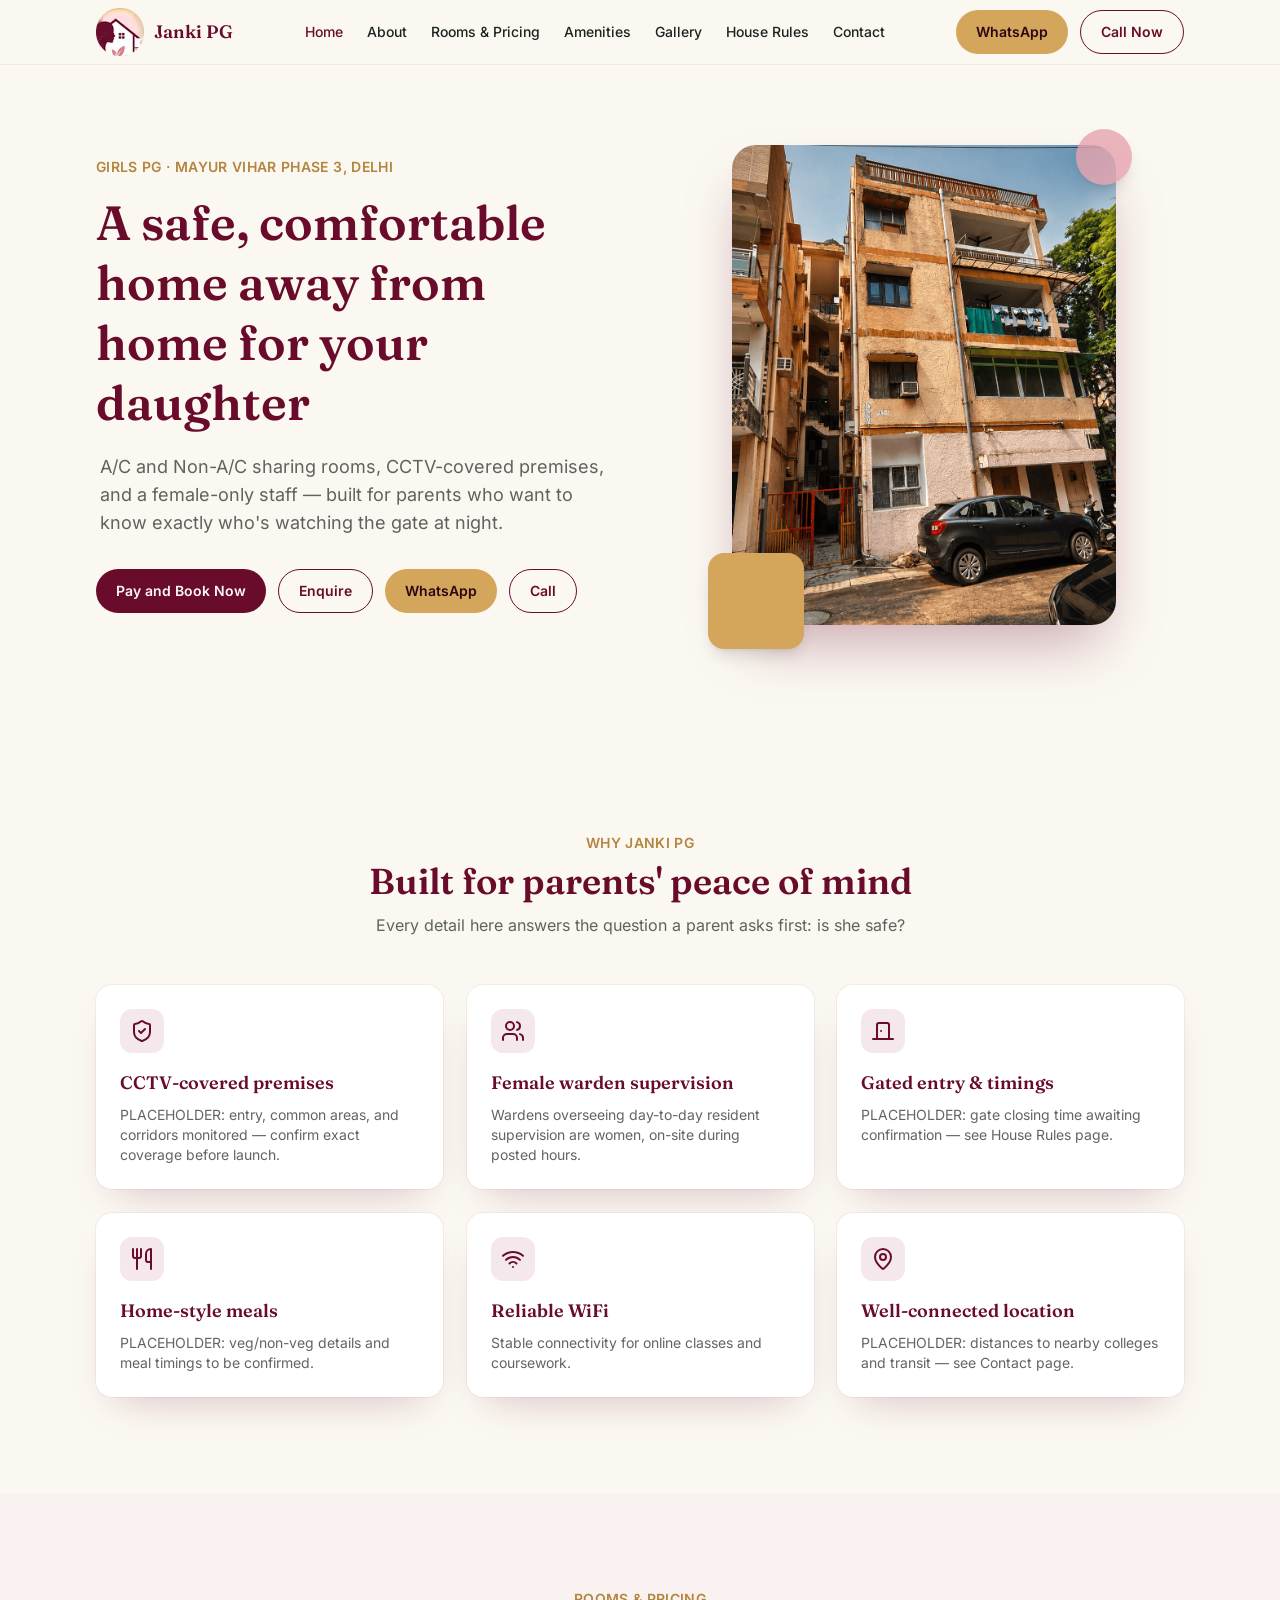
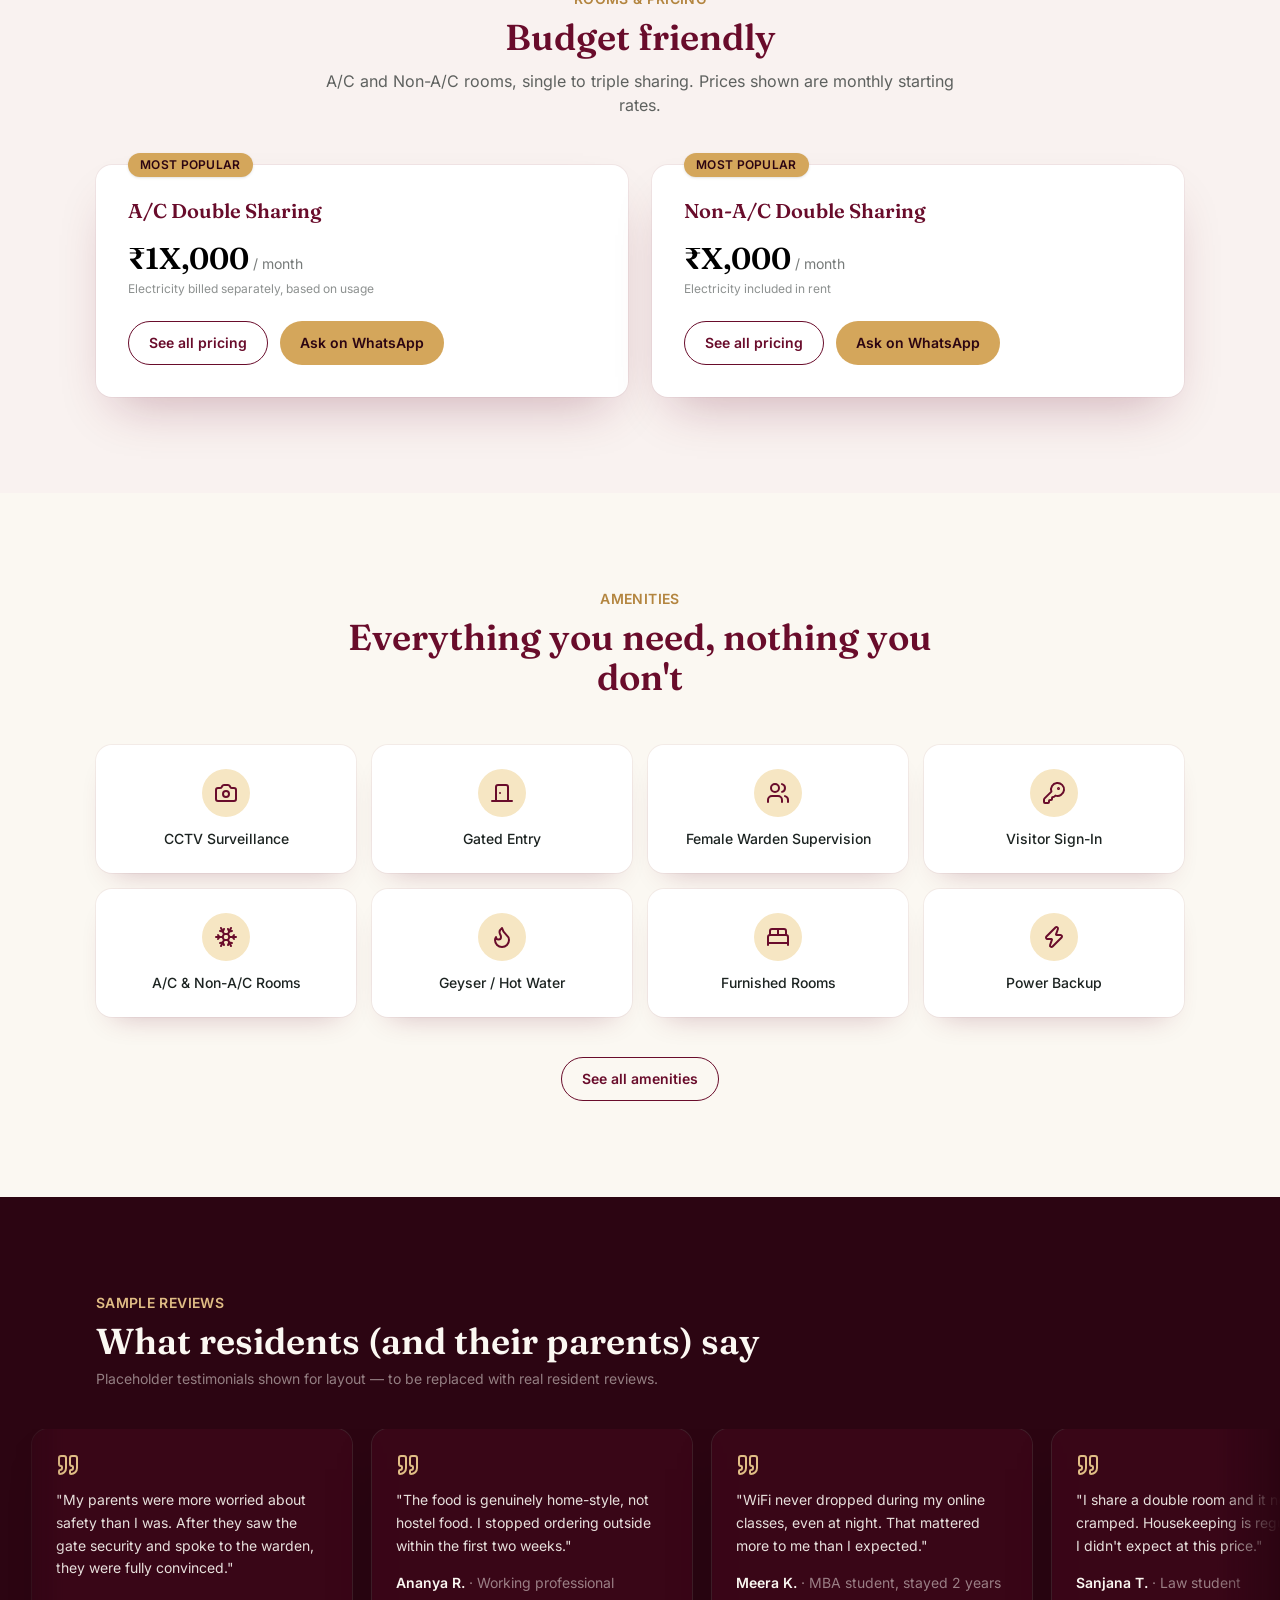
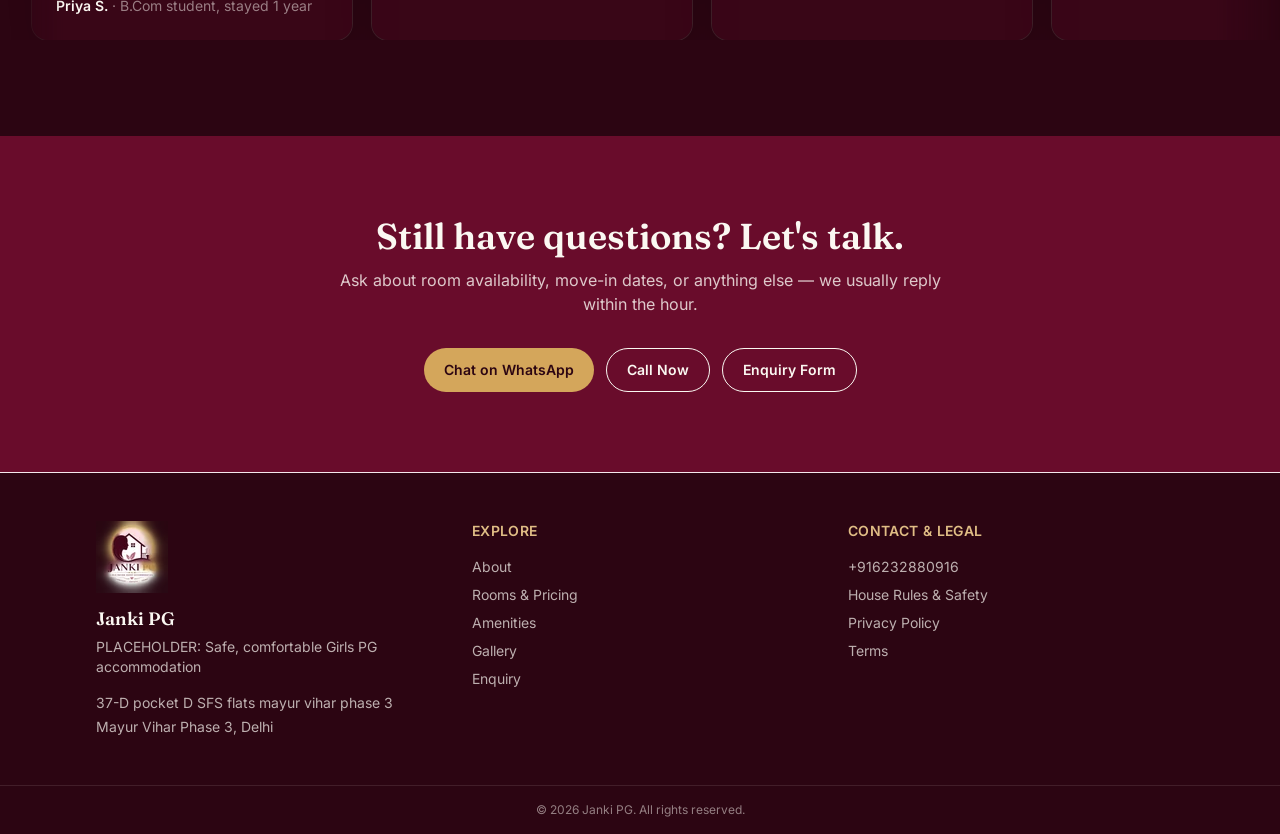
==== commit 13a76823: "front" ====
--- a/index.html
+++ b/index.html
@@ -175,12 +175,8 @@
         </div>
         <div class="reveal [perspective:1200px]" style="transition-delay: 120ms">
           <div data-tilt="6"
-            class="relative mx-auto aspect-[4/5] w-full max-w-sm rounded-3xl border-2 border-dashed border-maroon-400/30 bg-gradient-to-br from-maroon-50 via-cream to-gold-100 shadow-[0_30px_60px_-15px_rgba(105,12,43,0.35)]">
-            <div class="absolute inset-0 flex flex-col items-center justify-center gap-2 p-6 text-center"><span
-                class="rounded-full bg-maroon-500/10 px-3 py-1 text-xs font-semibold uppercase tracking-wide text-maroon-500">Placeholder</span>
-              <p class="font-display text-lg text-maroon-500/80">Real property photography goes here</p>
-              <p class="text-sm text-ink/50">Exterior · Rooms · Dining · Common area</p>
-            </div>
+            class="relative mx-auto aspect-[4/5] w-full max-w-sm rounded-3xl shadow-[0_30px_60px_-15px_rgba(105,12,43,0.35)]">
+            <img src="front.png" alt="Exterior view of Janki PG" class="h-full w-full object-cover rounded-3xl">
             <div
               class="absolute -bottom-6 -left-6 h-20 w-20 rounded-2xl bg-gold-500 shadow-lg sm:animate-float-slow sm:h-24 sm:w-24">
             </div>
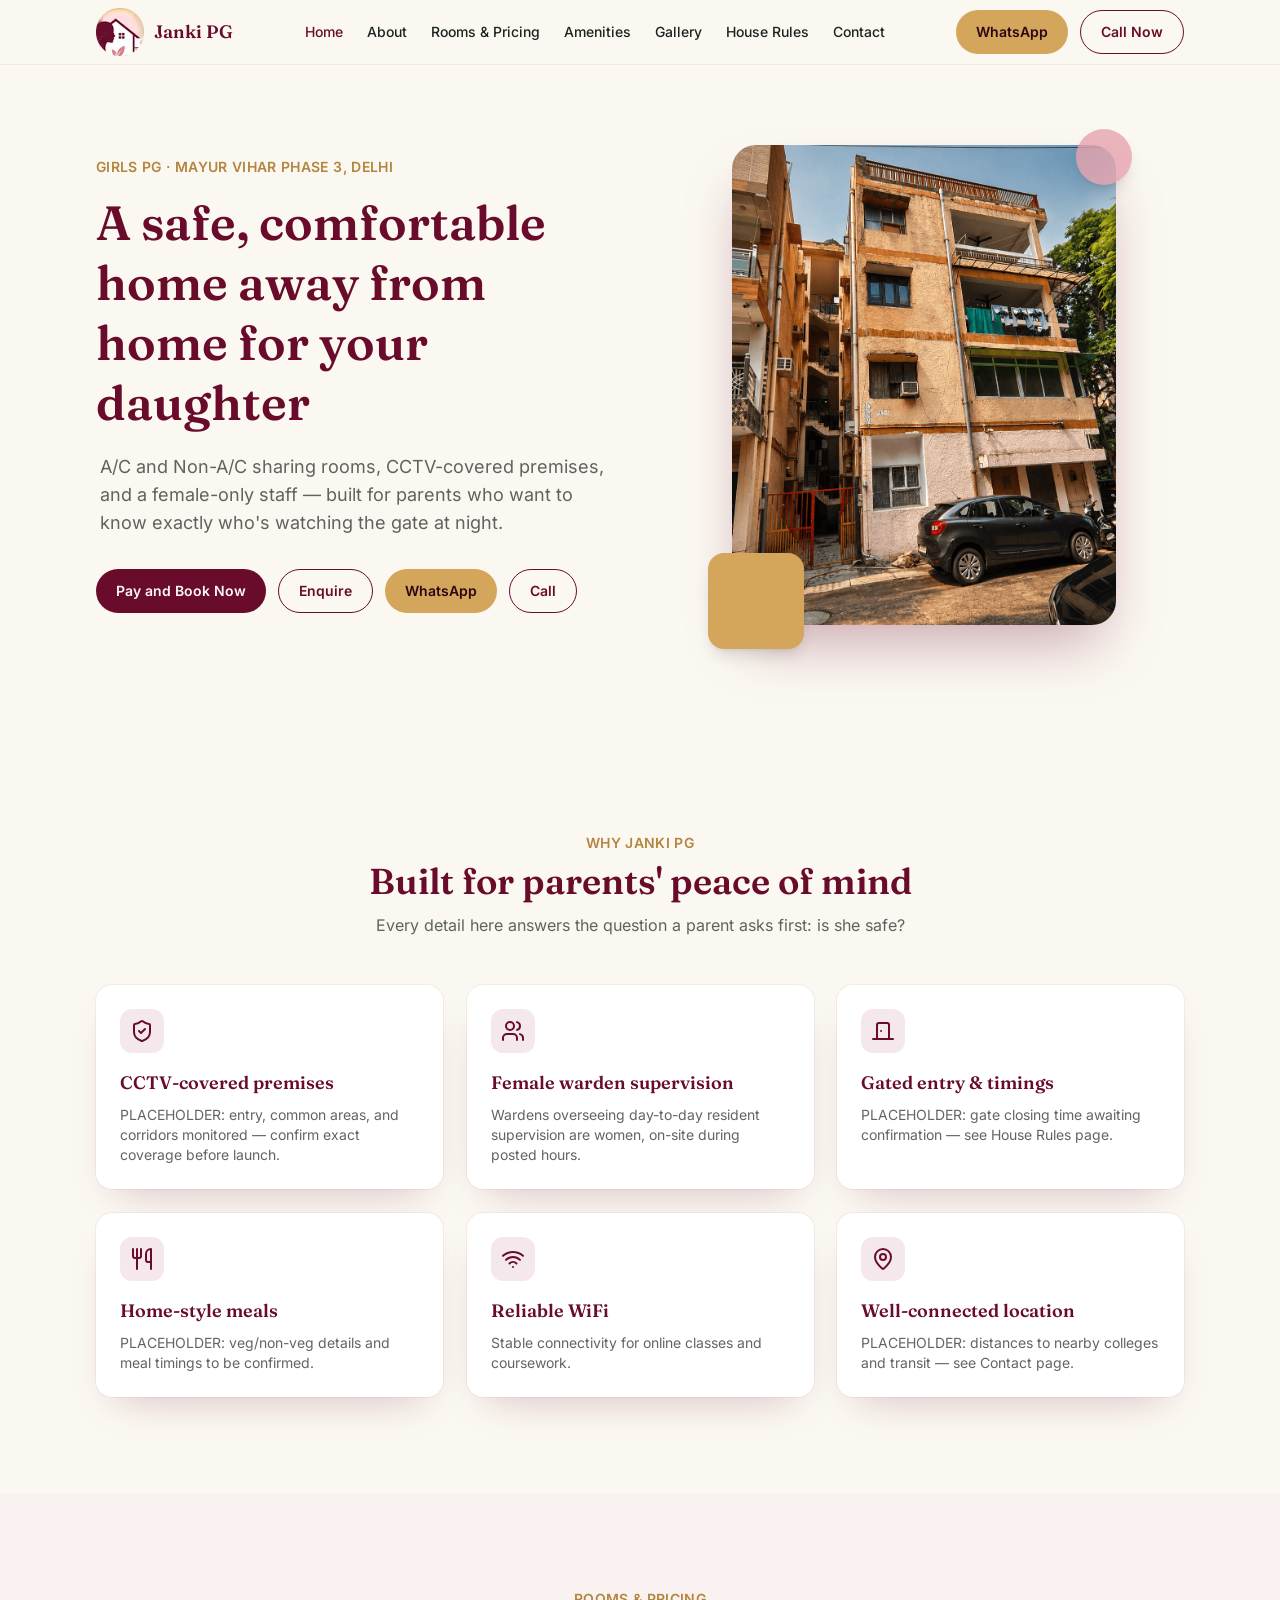
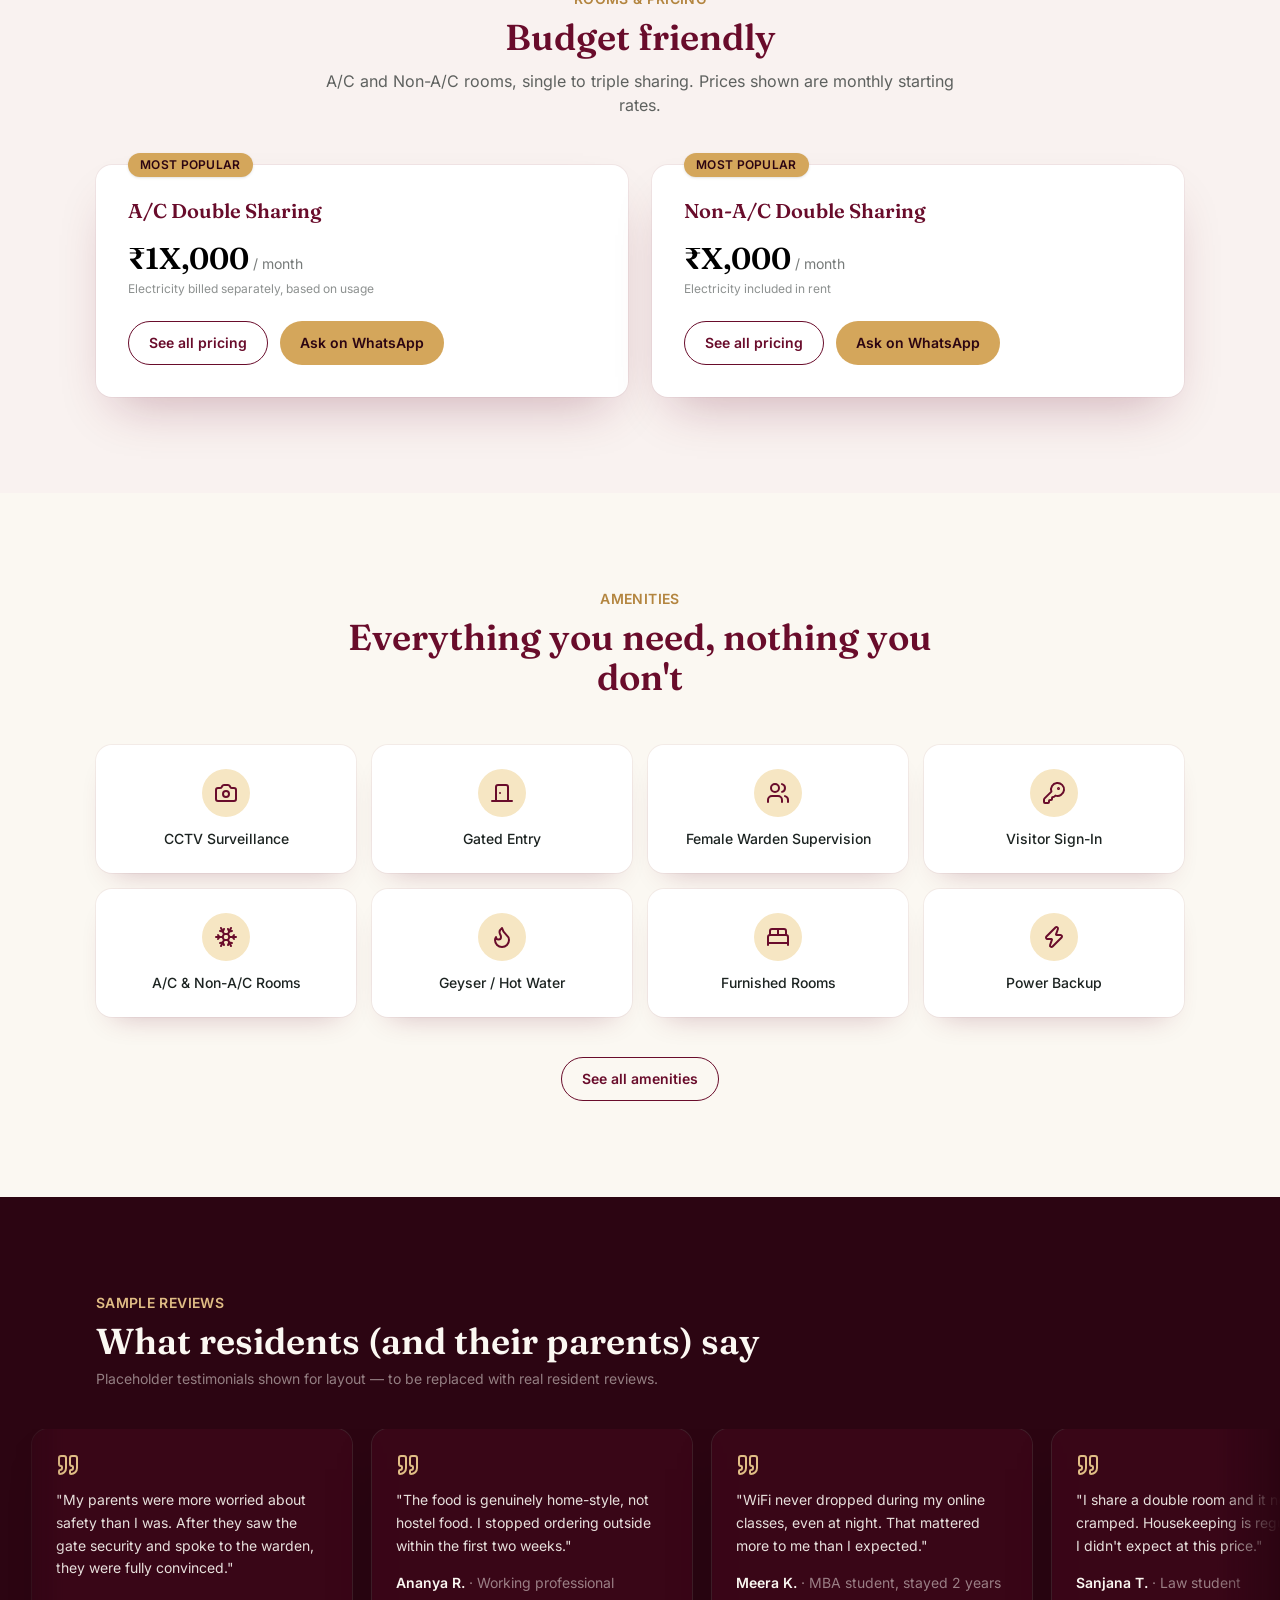
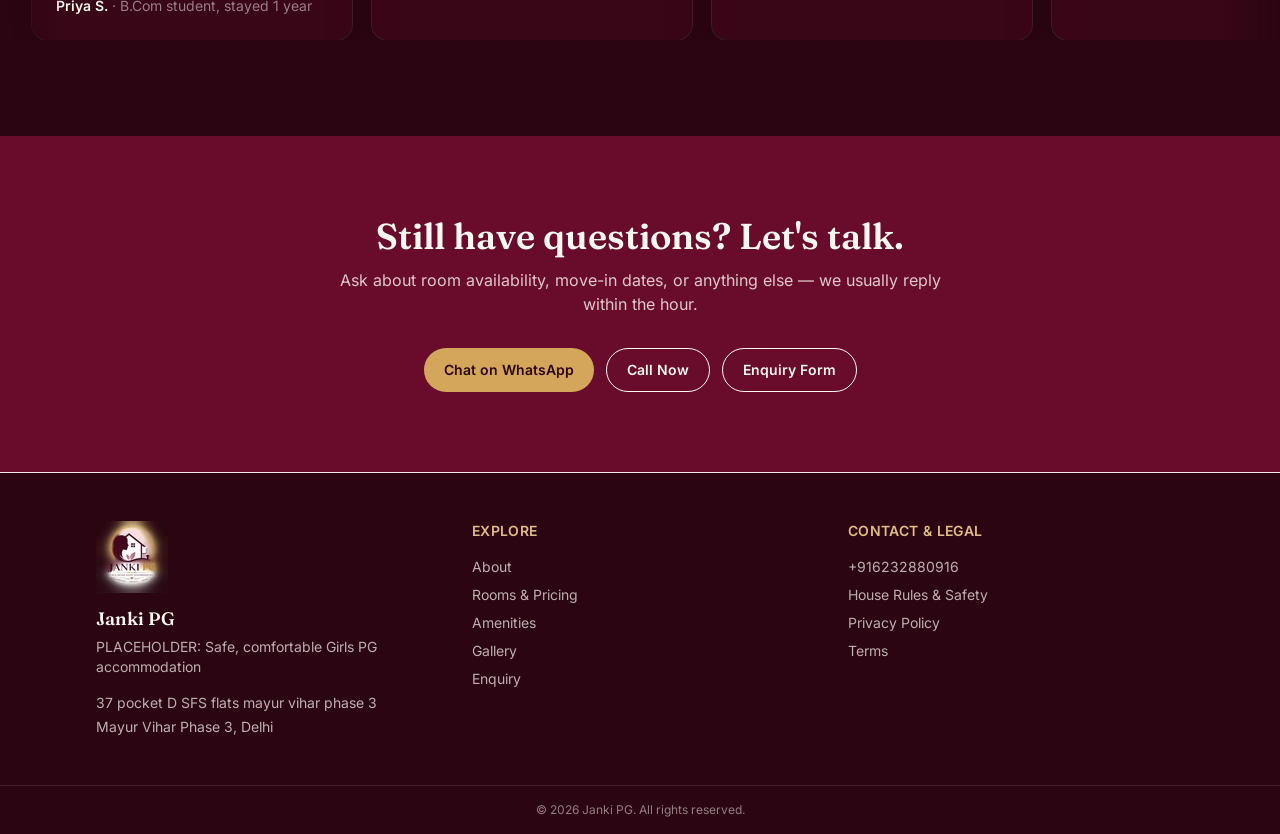
==== commit 9f47cd3d: "d removed" ====
--- a/index.html
+++ b/index.html
@@ -716,7 +716,7 @@
         <p class="mt-3 font-display text-lg font-semibold">Janki PG</p>
         <p class="mt-1 max-w-xs text-sm text-cream/70">PLACEHOLDER: Safe, comfortable Girls PG accommodation</p>
         <address class="mt-4 space-y-1 text-sm text-cream/70 not-italic">
-          <p>37-D pocket D SFS flats mayur vihar phase 3</p>
+          <p>37 pocket D SFS flats mayur vihar phase 3</p>
           <p>Mayur Vihar Phase 3, Delhi</p>
         </address>
       </div>
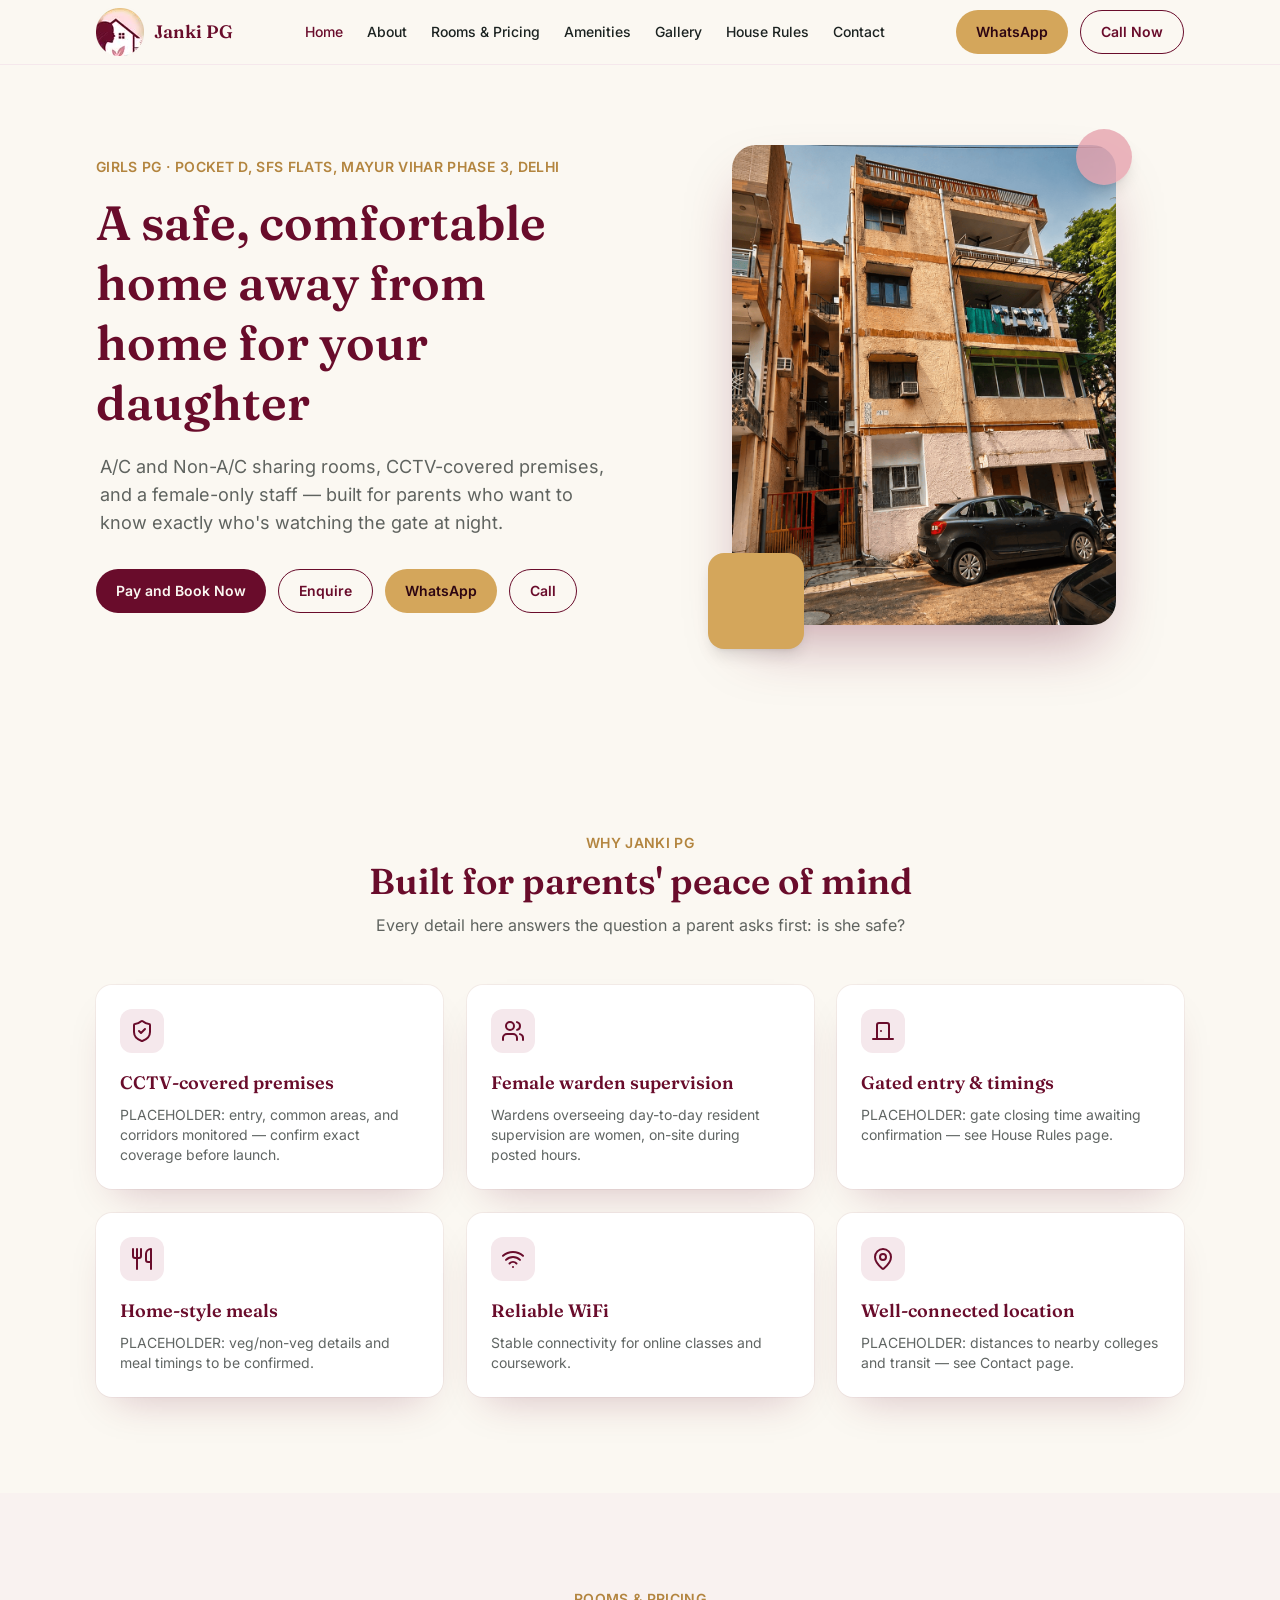
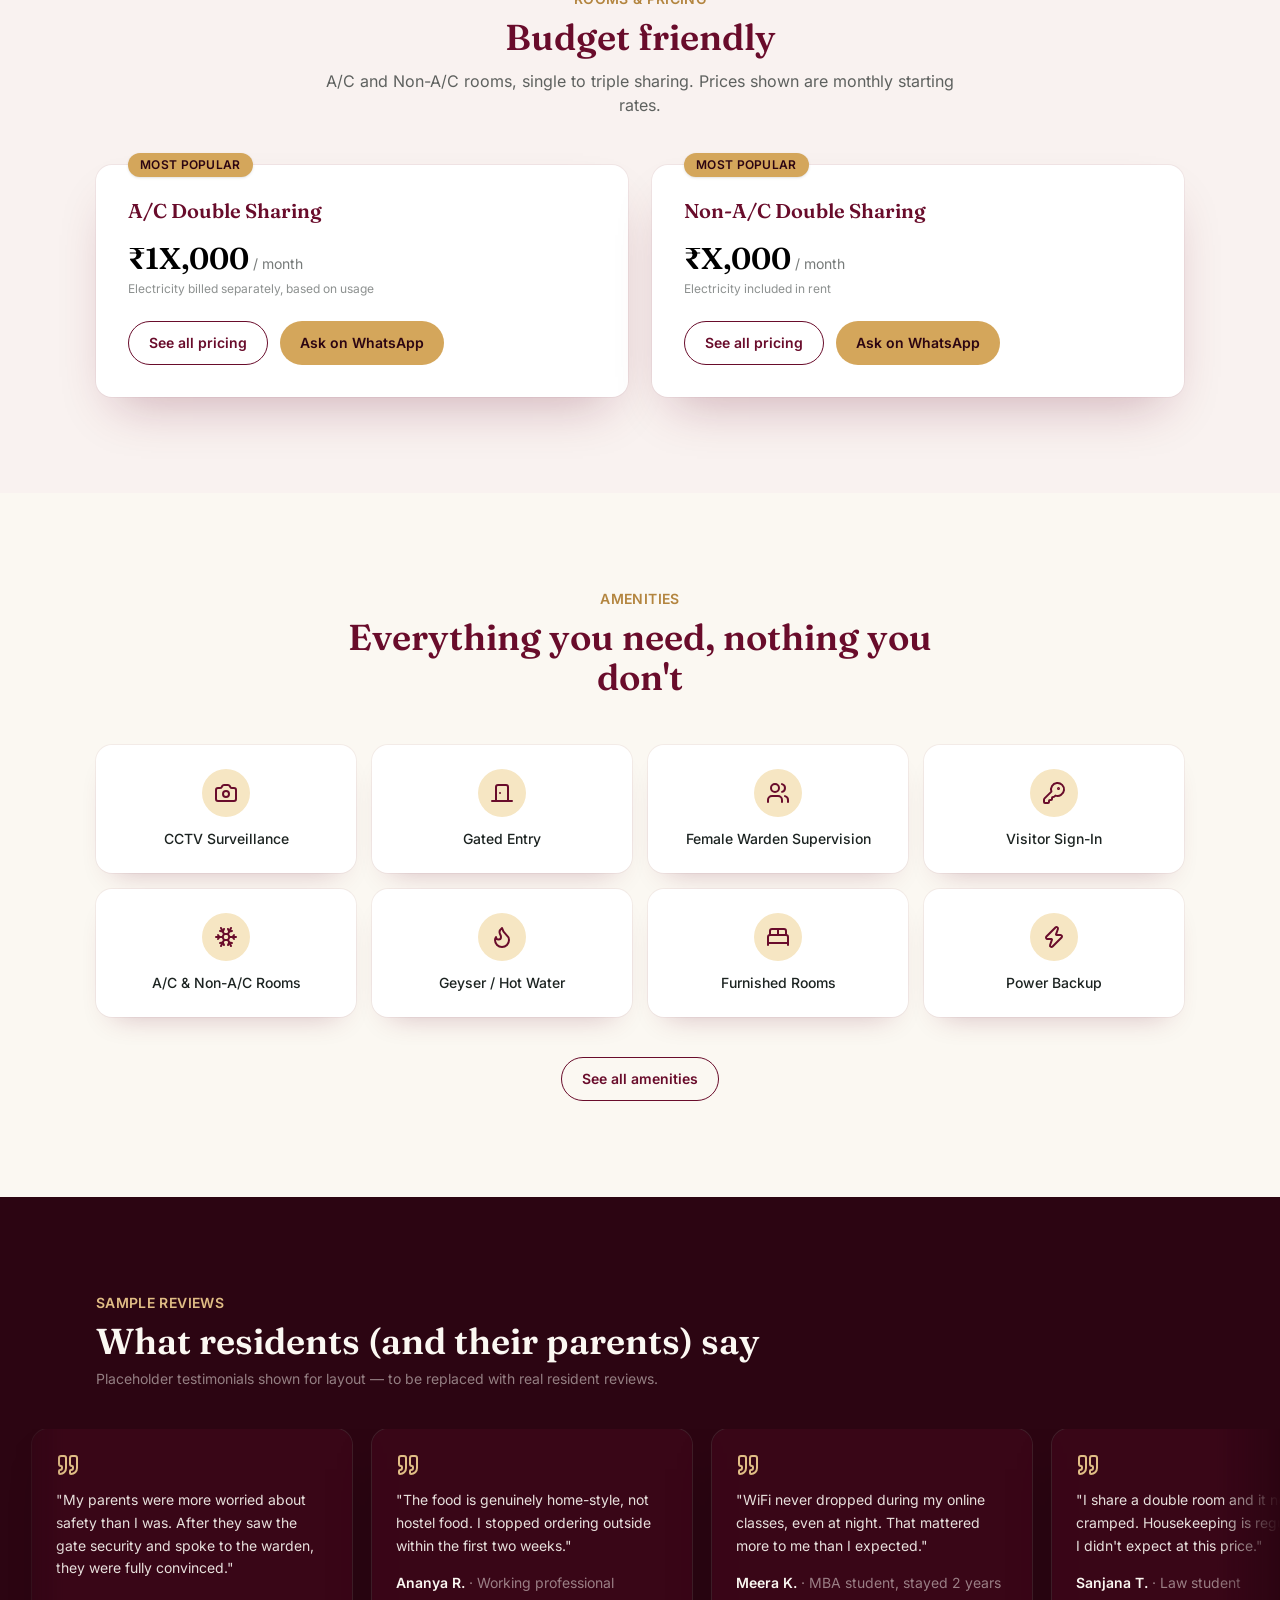
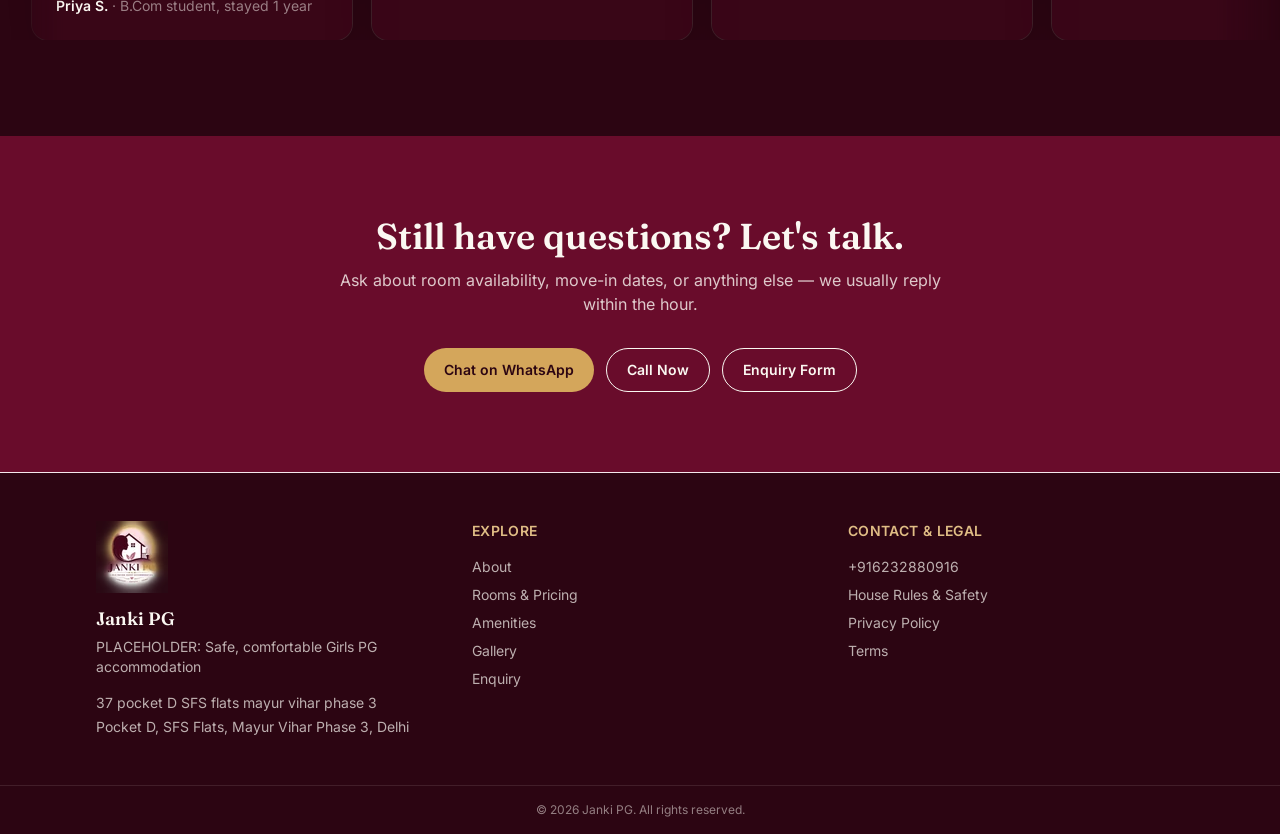
==== commit 6bad92bc: "address update" ====
--- a/index.html
+++ b/index.html
@@ -13,16 +13,16 @@
 </script>
   <meta charset="utf-8">
   <meta name="viewport" content="width=device-width, initial-scale=1">
-  <link rel="icon" type="image/x-icon" href="favicon.ico">
+  <link rel="icon" type="image/x-icon" href="assets/images/favicon.ico">
   <link rel="canonical" href="https://www.jankipg.com/">
   <title>Girls PG in Mayur Vihar Phase 3, Delhi — A/C &amp; Non-A/C Rooms | Janki PG</title>
   <meta name="description"
-    content="PLACEHOLDER: unique meta description for the home page — safe, comfortable Girls PG accommodation in Mayur Vihar Phase 3, Delhi with A/C and Non-A/C rooms.">
+    content="PLACEHOLDER: unique meta description for the home page — safe, comfortable Girls PG accommodation in Pocket D, SFS Flats, Mayur Vihar Phase 3, Delhi with A/C and Non-A/C rooms.">
   <meta property="og:type" content="website">
   <meta property="og:url" content="https://www.jankipg.com/">
   <meta property="og:title" content="Girls PG in Mayur Vihar Phase 3, Delhi — A/C &amp; Non-A/C Rooms | Janki PG">
   <meta property="og:description"
-    content="PLACEHOLDER: unique meta description for the home page — safe, comfortable Girls PG accommodation in Mayur Vihar Phase 3, Delhi with A/C and Non-A/C rooms.">
+    content="PLACEHOLDER: unique meta description for the home page — safe, comfortable Girls PG accommodation in Pocket D, SFS Flats, Mayur Vihar Phase 3, Delhi with A/C and Non-A/C rooms.">
   <link rel="stylesheet" href="assets/css/style.css">
   <style>
     .marquee-track[data-astro-cid-mc3kwml5] {
@@ -152,7 +152,7 @@
       <div class="mx-auto grid max-w-6xl items-center gap-12 px-4 sm:px-6 lg:grid-cols-2 lg:px-8">
         <div class="reveal">
           <p class="text-sm font-semibold uppercase tracking-wide text-gold-600">
-            <!-- PLACEHOLDER: awaiting client copy -->Girls PG · Mayur Vihar Phase 3, Delhi
+            <!-- PLACEHOLDER: awaiting client copy -->Girls PG · Pocket D, SFS Flats, Mayur Vihar Phase 3, Delhi
           </p>
           <h1 class="mt-4 font-display text-4xl font-semibold leading-tight text-maroon-500 sm:text-5xl">A safe,
             comfortable home away from home for your daughter</h1>
@@ -176,7 +176,7 @@
         <div class="reveal [perspective:1200px]" style="transition-delay: 120ms">
           <div data-tilt="6"
             class="relative mx-auto aspect-[4/5] w-full max-w-sm rounded-3xl shadow-[0_30px_60px_-15px_rgba(105,12,43,0.35)]">
-            <img src="front.png" alt="Exterior view of Janki PG" class="h-full w-full object-cover rounded-3xl">
+            <img src="assets/images/front.png" alt="Exterior view of Janki PG" class="h-full w-full object-cover rounded-3xl">
             <div
               class="absolute -bottom-6 -left-6 h-20 w-20 rounded-2xl bg-gold-500 shadow-lg sm:animate-float-slow sm:h-24 sm:w-24">
             </div>
@@ -717,7 +717,7 @@
         <p class="mt-1 max-w-xs text-sm text-cream/70">PLACEHOLDER: Safe, comfortable Girls PG accommodation</p>
         <address class="mt-4 space-y-1 text-sm text-cream/70 not-italic">
           <p>37 pocket D SFS flats mayur vihar phase 3</p>
-          <p>Mayur Vihar Phase 3, Delhi</p>
+          <p>Pocket D, SFS Flats, Mayur Vihar Phase 3, Delhi</p>
         </address>
       </div>
       <div>
@@ -861,7 +861,7 @@
         </a>
       </div>
       <div id="payment-qr-view" class="hidden flex justify-center">
-        <img src="phone pay.jpeg" alt="PhonePe QR Code" class="rounded-xl max-w-full h-auto">
+        <img src="assets/images/phone pay.jpeg" alt="PhonePe QR Code" class="rounded-xl max-w-full h-auto">
       </div>
     </div>
   </dialog>
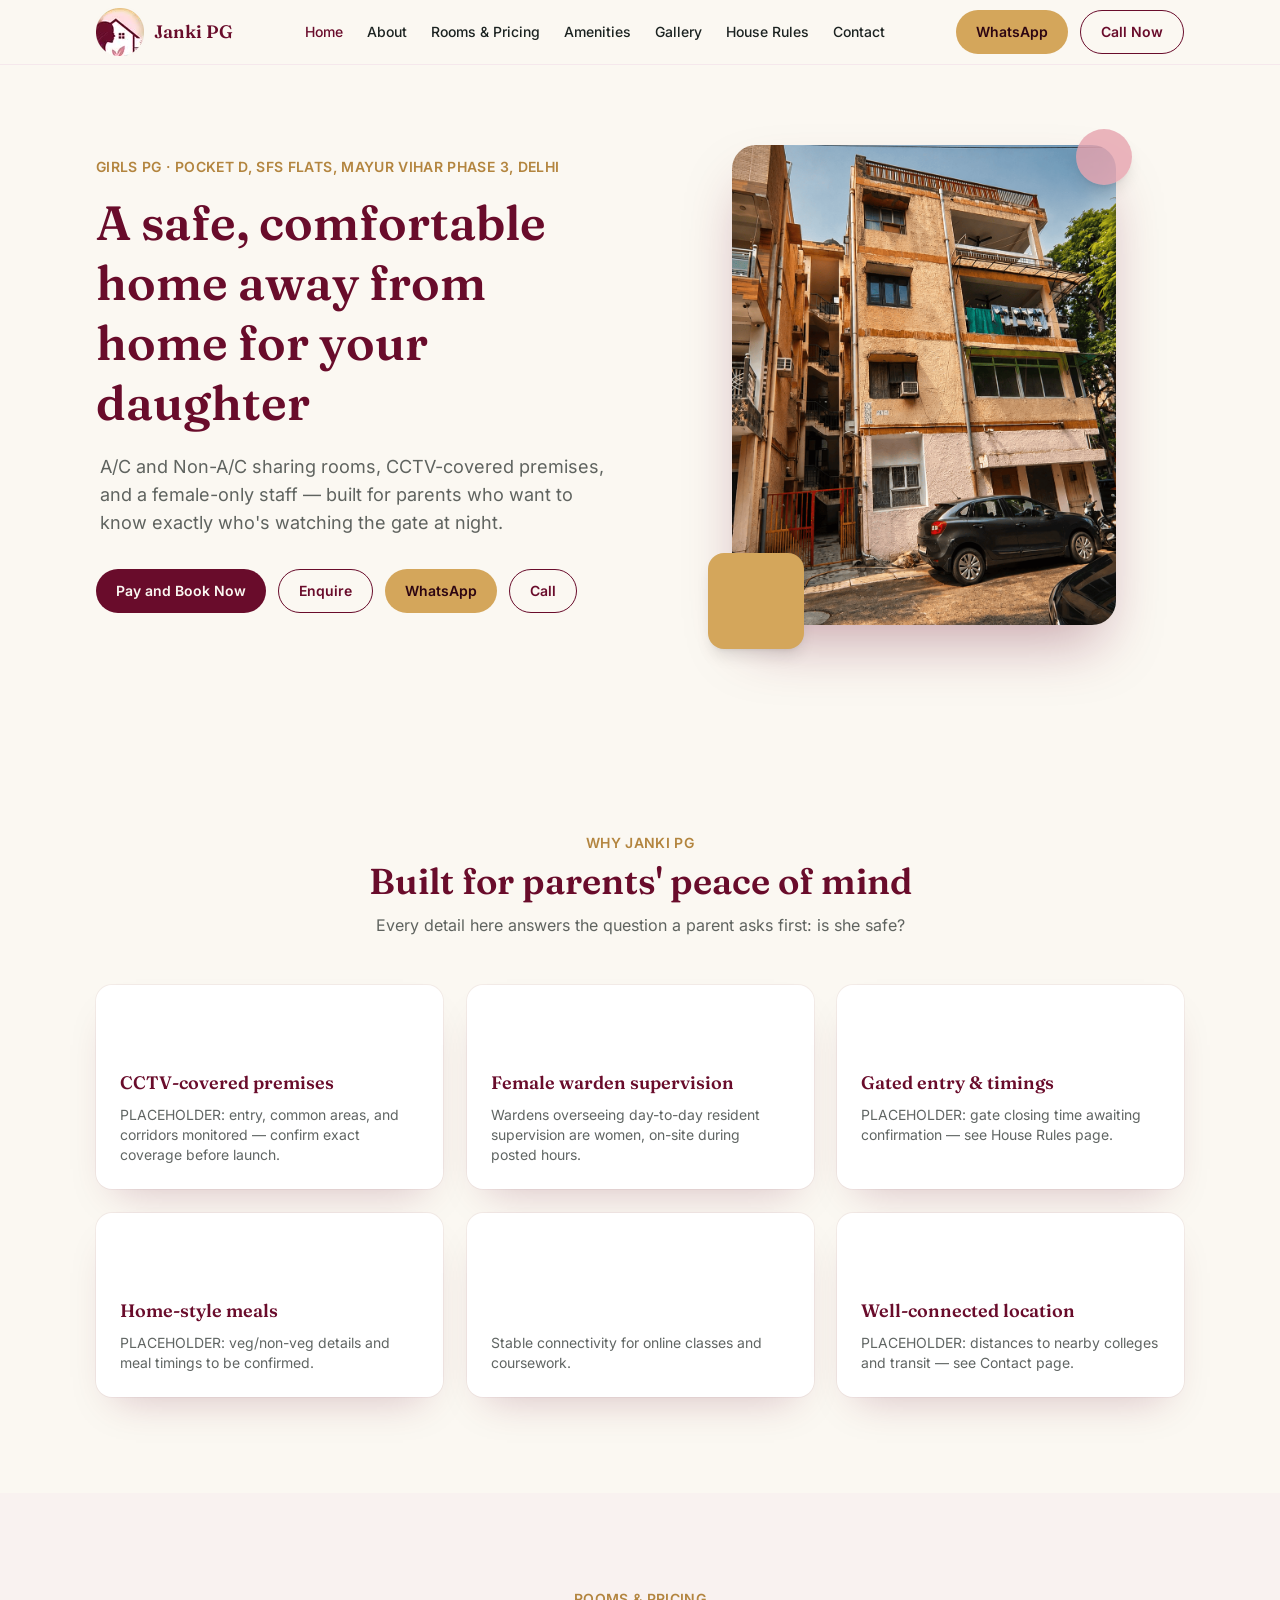
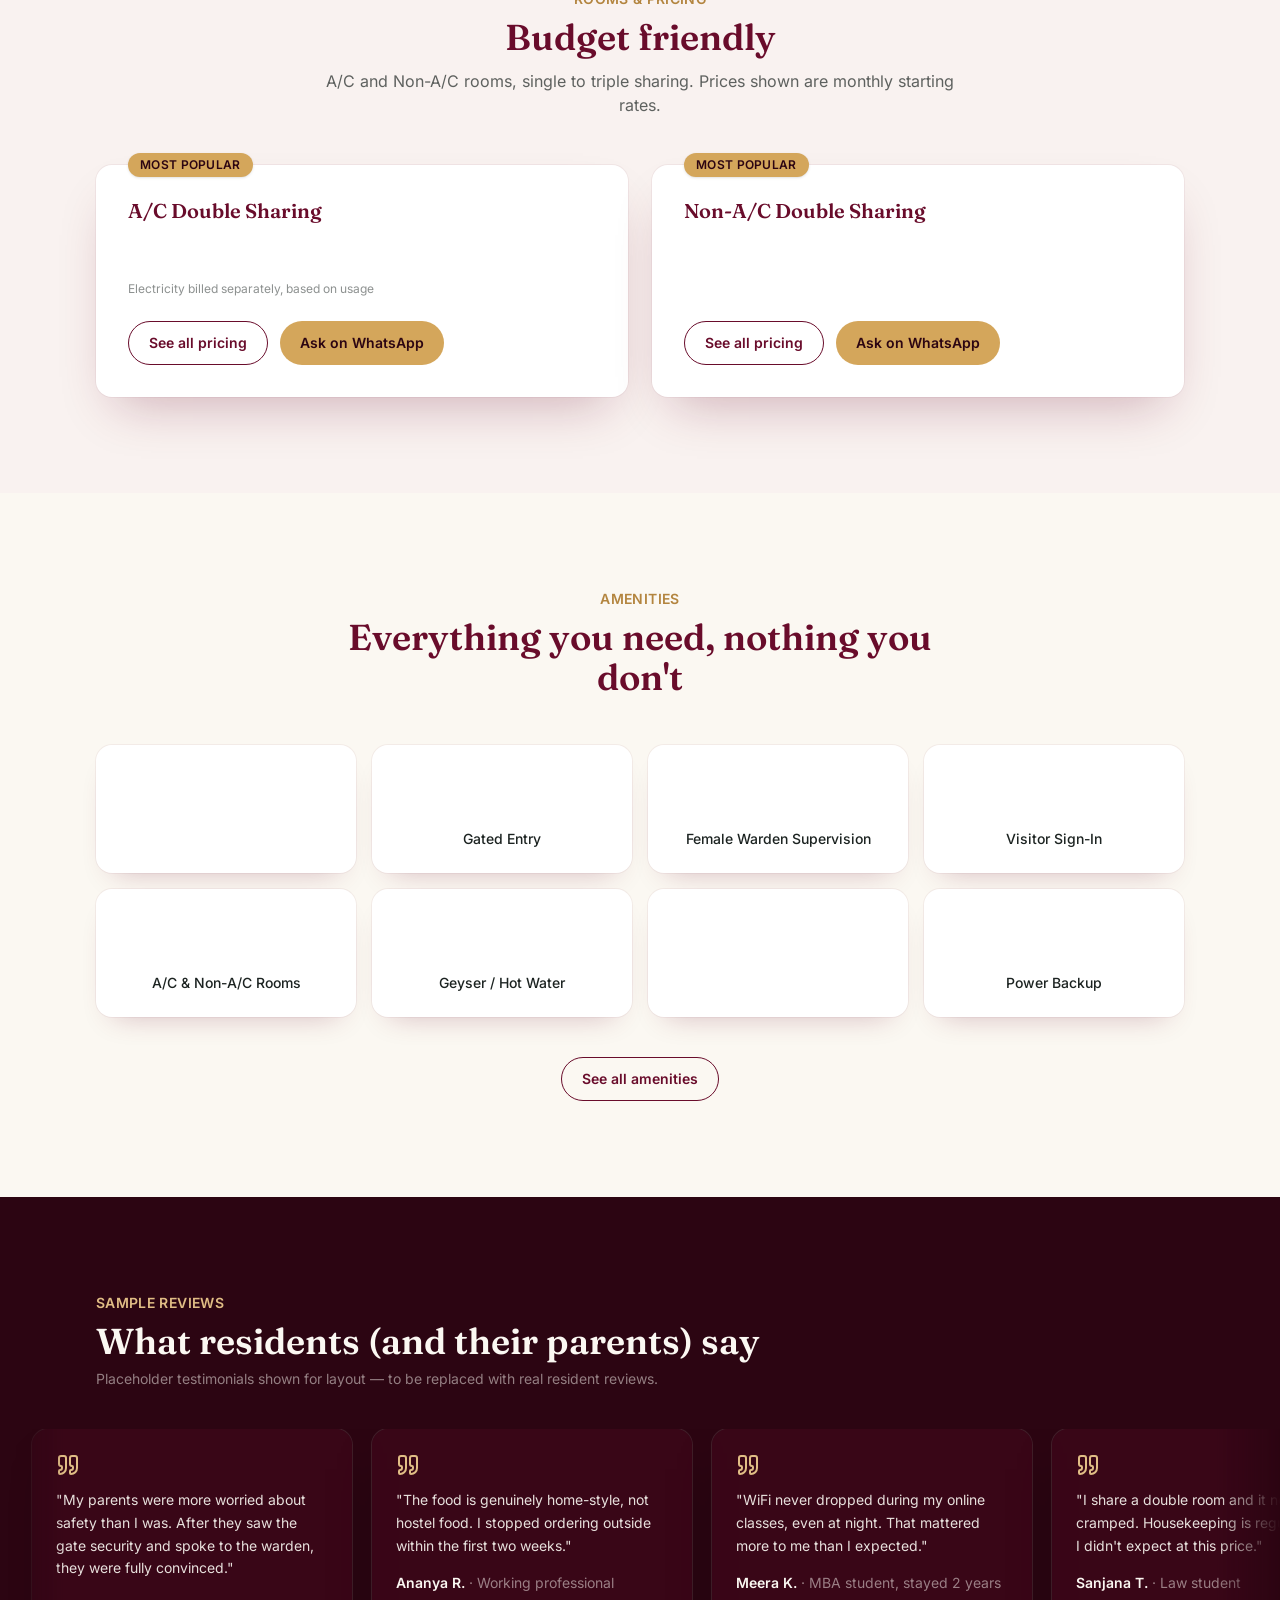
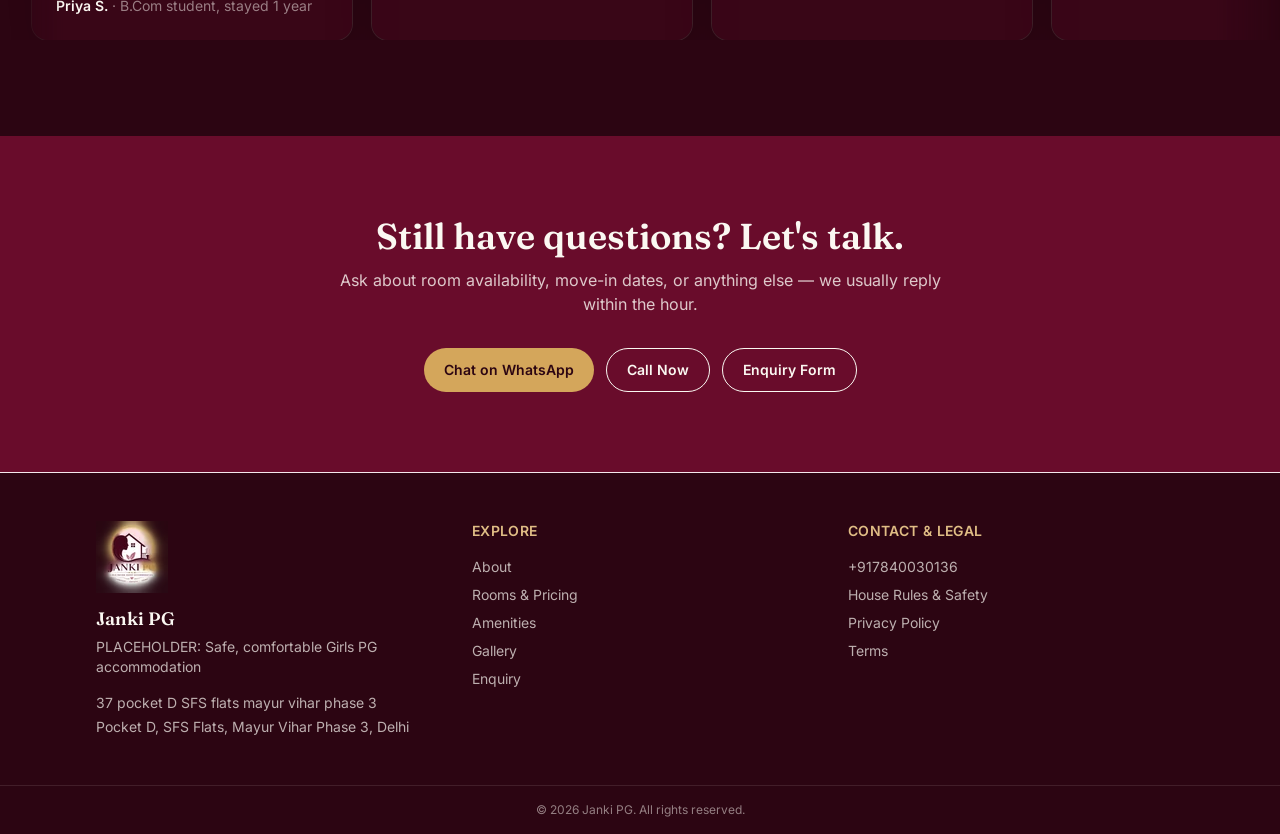
==== commit 1975b3d4: "mobile number updated" ====
--- a/index.html
+++ b/index.html
@@ -84,10 +84,10 @@
         </li>
       </ul>
       <div class="hidden items-center gap-3 md:flex"><a
-          href="https://wa.me/916232880916?text=Hi%2C%20I'm%20interested%20in%20Janki%20PG." target="_blank"
+          href="https://wa.me/917840030136?text=Hi%2C%20I'm%20interested%20in%20Janki%20PG." target="_blank"
           rel="noopener noreferrer"
           class="inline-flex min-h-11 items-center justify-center gap-2 rounded-full px-5 py-2.5 text-sm font-semibold transition-colors duration-150 bg-gold-500 text-maroon-900 hover:bg-gold-600">WhatsApp</a><a
-          href="tel:+916232880916"
+          href="tel:+917840030136"
           class="inline-flex min-h-11 items-center justify-center gap-2 rounded-full px-5 py-2.5 text-sm font-semibold transition-colors duration-150 border border-maroon-500 text-maroon-500 hover:bg-maroon-50">Call
           Now</a></div><button id="mobile-menu-toggle" type="button"
         class="inline-flex h-11 w-11 items-center justify-center rounded-full text-maroon-500 md:hidden"
@@ -129,10 +129,10 @@
           </li>
         </ul>
         <div class="flex flex-col gap-3 border-t border-maroon-50 p-4"><a
-            href="https://wa.me/916232880916?text=Hi%2C%20I'm%20interested%20in%20Janki%20PG." target="_blank"
+            href="https://wa.me/917840030136?text=Hi%2C%20I'm%20interested%20in%20Janki%20PG." target="_blank"
             rel="noopener noreferrer"
             class="inline-flex min-h-11 items-center justify-center gap-2 rounded-full px-5 py-2.5 text-sm font-semibold transition-colors duration-150 bg-gold-500 text-maroon-900 hover:bg-gold-600">WhatsApp
-            Us</a><a href="tel:+916232880916"
+            Us</a><a href="tel:+917840030136"
             class="inline-flex min-h-11 items-center justify-center gap-2 rounded-full px-5 py-2.5 text-sm font-semibold transition-colors duration-150 border border-maroon-500 text-maroon-500 hover:bg-maroon-50">Call
             Now</a></div>
       </div>
@@ -166,10 +166,10 @@
               class="inline-flex min-h-11 items-center justify-center gap-2 rounded-full px-5 py-2.5 text-sm font-semibold transition-colors duration-150 bg-maroon-500 text-cream hover:bg-maroon-600">Pay
               and Book Now</a><a href="enquiry" data-enquiry-trigger="true"
               class="inline-flex min-h-11 items-center justify-center gap-2 rounded-full px-5 py-2.5 text-sm font-semibold transition-colors duration-150 border border-maroon-500 text-maroon-500 hover:bg-maroon-50">Enquire</a><a
-              href="https://wa.me/916232880916?text=Hi%2C%20I'm%20interested%20in%20Janki%20PG." target="_blank"
+              href="https://wa.me/917840030136?text=Hi%2C%20I'm%20interested%20in%20Janki%20PG." target="_blank"
               rel="noopener noreferrer"
               class="inline-flex min-h-11 items-center justify-center gap-2 rounded-full px-5 py-2.5 text-sm font-semibold transition-colors duration-150 bg-gold-500 text-maroon-900 hover:bg-gold-600">WhatsApp</a><a
-              href="tel:+916232880916"
+              href="tel:+917840030136"
               class="inline-flex min-h-11 items-center justify-center gap-2 rounded-full px-5 py-2.5 text-sm font-semibold transition-colors duration-150 border border-maroon-500 text-maroon-500 hover:bg-maroon-50">Call</a>
           </div>
         </div>
@@ -336,7 +336,7 @@
               <div class="mt-6 flex flex-wrap gap-3"><a href="rooms-and-pricing.html"
                   class="inline-flex min-h-11 items-center justify-center gap-2 rounded-full px-5 py-2.5 text-sm font-semibold transition-colors duration-150 border border-maroon-500 text-maroon-500 hover:bg-maroon-50 text-sm">See
                   all pricing</a><a
-                  href="https://wa.me/916232880916?text=Hi%2C%20I'm%20interested%20in%20Janki%20PG.%20Room%3A%20A%2FC%20Double%20Sharing"
+                  href="https://wa.me/917840030136?text=Hi%2C%20I'm%20interested%20in%20Janki%20PG.%20Room%3A%20A%2FC%20Double%20Sharing"
                   target="_blank" rel="noopener noreferrer"
                   class="inline-flex min-h-11 items-center justify-center gap-2 rounded-full px-5 py-2.5 text-sm font-semibold transition-colors duration-150 bg-gold-500 text-maroon-900 hover:bg-gold-600 text-sm">Ask
                   on WhatsApp</a></div>
@@ -356,7 +356,7 @@
               <div class="mt-6 flex flex-wrap gap-3"><a href="rooms-and-pricing.html"
                   class="inline-flex min-h-11 items-center justify-center gap-2 rounded-full px-5 py-2.5 text-sm font-semibold transition-colors duration-150 border border-maroon-500 text-maroon-500 hover:bg-maroon-50 text-sm">See
                   all pricing</a><a
-                  href="https://wa.me/916232880916?text=Hi%2C%20I'm%20interested%20in%20Janki%20PG.%20Room%3A%20Non-A%2FC%20Double%20Sharing"
+                  href="https://wa.me/917840030136?text=Hi%2C%20I'm%20interested%20in%20Janki%20PG.%20Room%3A%20Non-A%2FC%20Double%20Sharing"
                   target="_blank" rel="noopener noreferrer"
                   class="inline-flex min-h-11 items-center justify-center gap-2 rounded-full px-5 py-2.5 text-sm font-semibold transition-colors duration-150 bg-gold-500 text-maroon-900 hover:bg-gold-600 text-sm">Ask
                   on WhatsApp</a></div>
@@ -698,10 +698,10 @@
         <p class="mt-3 text-cream/80">Ask about room availability, move-in dates, or anything else — we usually reply
           within the hour.</p>
         <div class="mt-8 flex flex-wrap justify-center gap-3"><a
-            href="https://wa.me/916232880916?text=Hi%2C%20I'm%20interested%20in%20Janki%20PG." target="_blank"
+            href="https://wa.me/917840030136?text=Hi%2C%20I'm%20interested%20in%20Janki%20PG." target="_blank"
             rel="noopener noreferrer"
             class="inline-flex min-h-11 items-center justify-center gap-2 rounded-full px-5 py-2.5 text-sm font-semibold transition-colors duration-150 bg-gold-500 text-maroon-900 hover:bg-gold-600">Chat
-            on WhatsApp</a><a href="tel:+916232880916"
+            on WhatsApp</a><a href="tel:+917840030136"
             class="inline-flex min-h-11 items-center justify-center gap-2 rounded-full px-5 py-2.5 text-sm font-semibold transition-colors duration-150 border border-cream text-cream hover:bg-cream/10">Call
             Now</a><a href="enquiry" data-enquiry-trigger="true"
             class="inline-flex min-h-11 items-center justify-center gap-2 rounded-full px-5 py-2.5 text-sm font-semibold transition-colors duration-150 border border-cream text-cream hover:bg-cream/10">Enquiry
@@ -733,7 +733,7 @@
       <div>
         <p class="text-sm font-semibold uppercase tracking-wide text-gold-400">Contact & Legal</p>
         <ul class="mt-4 space-y-2 text-sm text-cream/70">
-          <li><a href="tel:+916232880916" class="hover:text-cream">+916232880916</a></li>
+          <li><a href="tel:+917840030136" class="hover:text-cream">+917840030136</a></li>
           <li><a href="house-rules.html" class="hover:text-cream">House Rules &amp; Safety</a></li>
           <li><a href="privacy-policy" class="hover:text-cream">Privacy Policy</a></li>
           <li><a href="terms" class="hover:text-cream">Terms</a></li>
@@ -805,8 +805,8 @@
         </div>
         <div id="enquiry-form-error" class="hidden rounded-xl bg-rose-100 p-3 text-sm text-maroon-600" role="alert">
           Something went wrong sending this — please try again, or reach us directly on <a
-            href="https://wa.me/916232880916?text=Hi%2C%20I'm%20interested%20in%20Janki%20PG." target="_blank"
-            rel="noopener noreferrer" class="font-semibold underline">WhatsApp</a> or <a href="tel:+916232880916"
+            href="https://wa.me/917840030136?text=Hi%2C%20I'm%20interested%20in%20Janki%20PG." target="_blank"
+            rel="noopener noreferrer" class="font-semibold underline">WhatsApp</a> or <a href="tel:+917840030136"
             class="font-semibold underline">call</a>.</div><button type="submit" id="enquiry-form-submit"
           class="inline-flex min-h-11 w-full items-center justify-center gap-2 rounded-full bg-maroon-500 px-5 py-2.5 text-sm font-semibold text-cream transition-colors duration-150 hover:bg-maroon-600 disabled:cursor-not-allowed disabled:opacity-60"><span
             id="enquiry-form-submit-label">Send Enquiry</span></button>
@@ -822,7 +822,7 @@
           </svg></div>
         <p class="font-display text-xl font-semibold text-maroon-500">Thanks — we've got it!</p>
         <p class="text-sm text-ink/70">We'll get back to you shortly. In a hurry? Message us on WhatsApp.</p><a
-          href="https://wa.me/916232880916?text=Hi%2C%20I'm%20interested%20in%20Janki%20PG." target="_blank"
+          href="https://wa.me/917840030136?text=Hi%2C%20I'm%20interested%20in%20Janki%20PG." target="_blank"
           rel="noopener noreferrer"
           class="mt-2 inline-flex min-h-11 items-center justify-center gap-2 rounded-full bg-gold-500 px-5 py-2.5 text-sm font-semibold text-maroon-900 transition-colors duration-150 hover:bg-gold-600">Chat
           on WhatsApp</a>
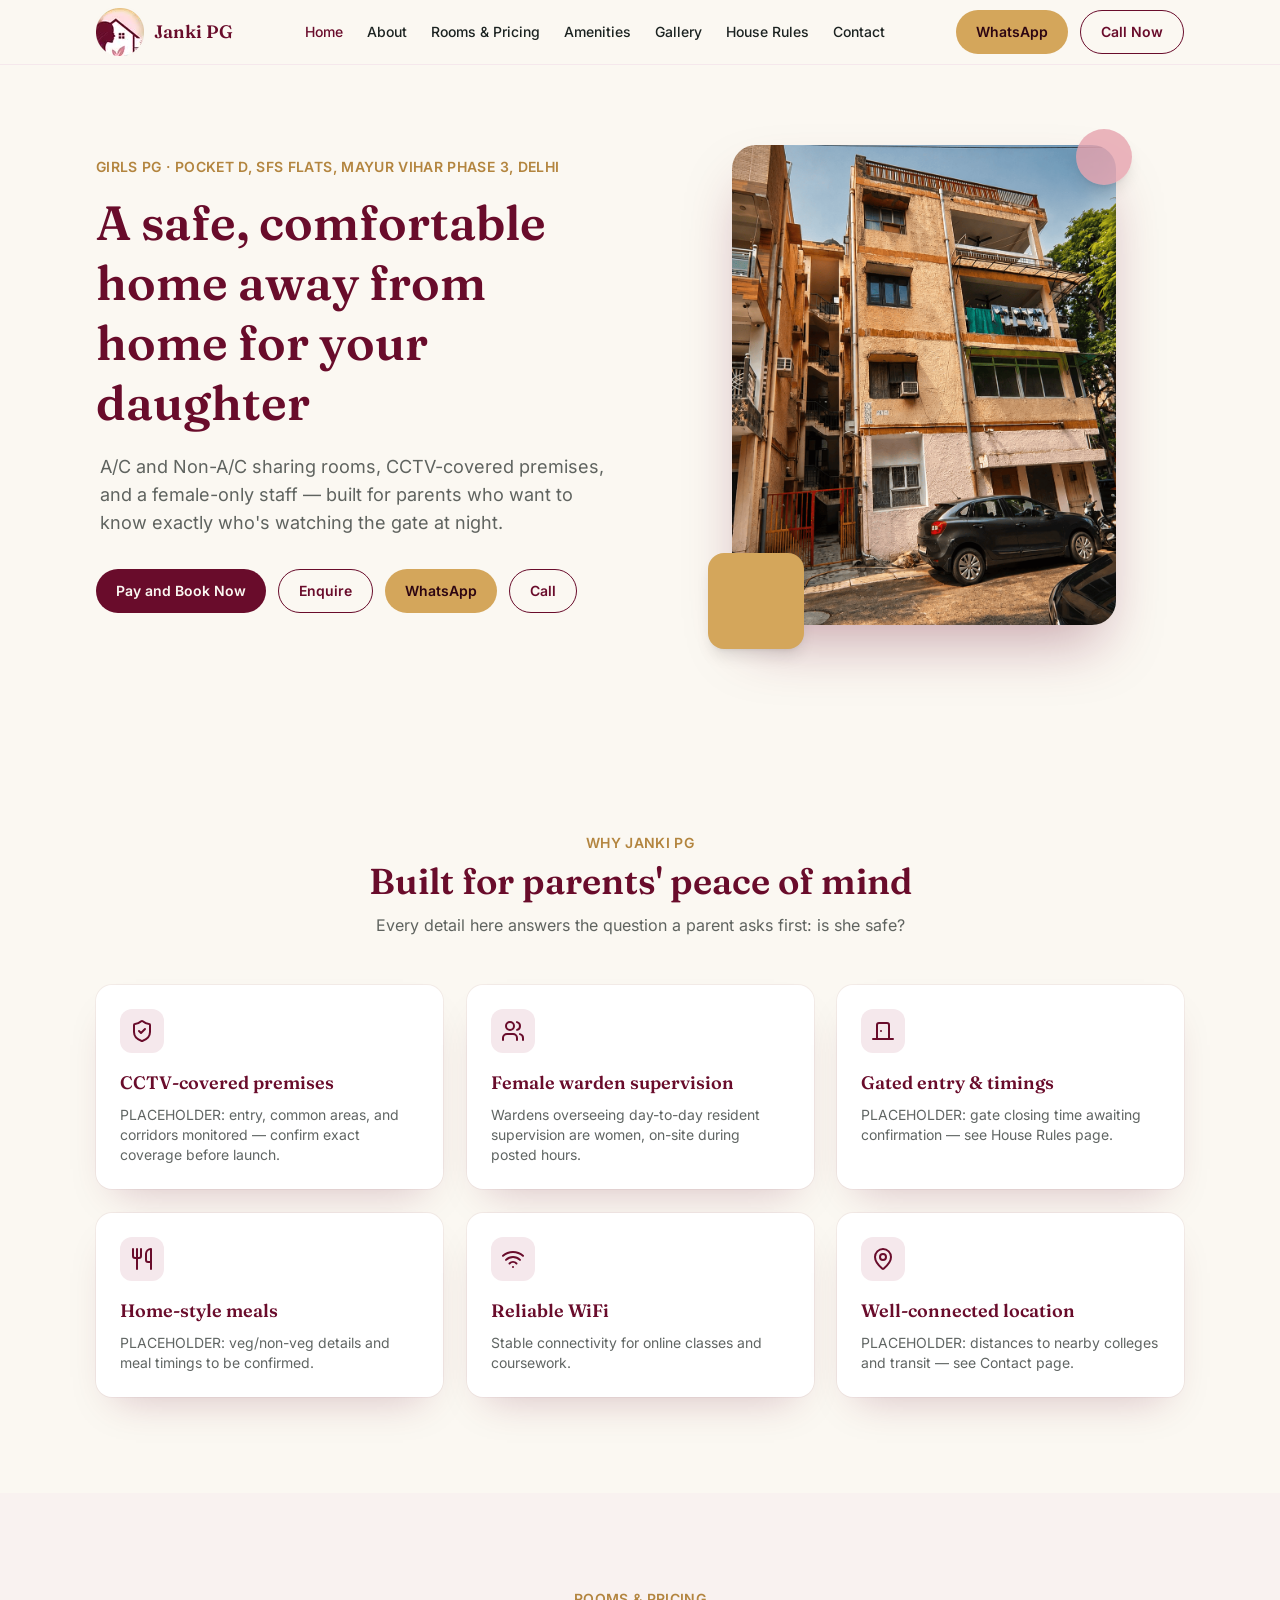
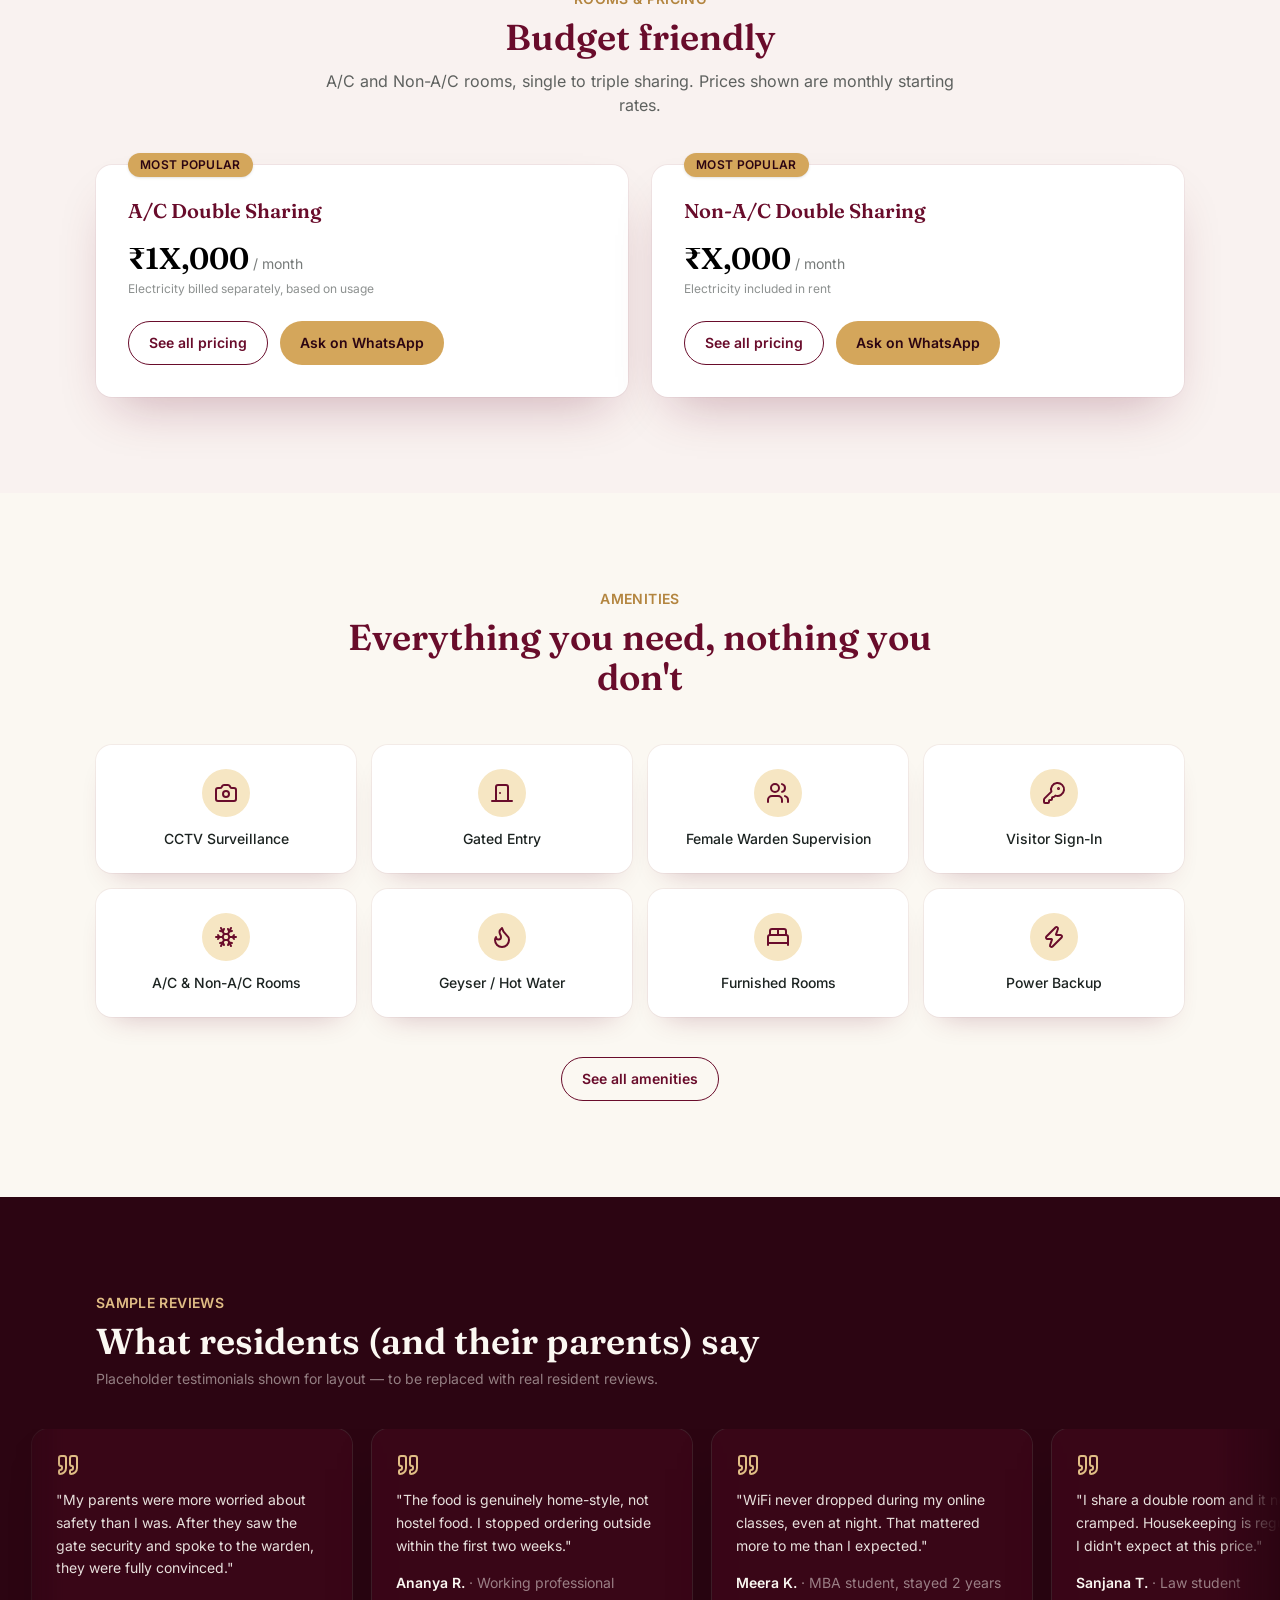
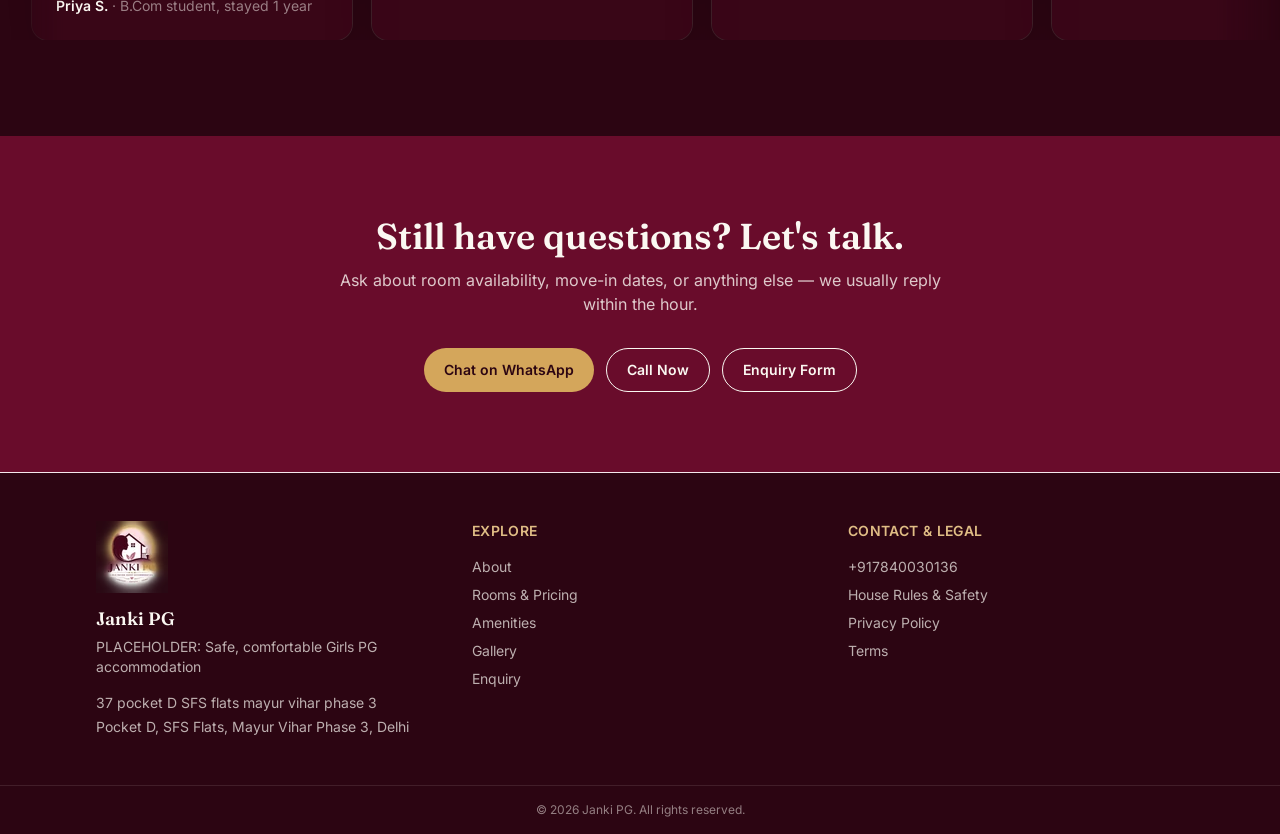
==== commit 93cb18ce: "whatapp api" ====
--- a/index.html
+++ b/index.html
@@ -743,6 +743,15 @@
     <div class="border-t border-cream/10 px-4 py-4 text-center text-xs text-cream/50 sm:px-6 lg:px-8">&copy; 2026 Janki
       PG. All rights reserved.</div>
   </footer>
+  <a href="https://wa.me/917840030136?text=Hi%2C%20I'm%20interested%20in%20Janki%20PG."
+       target="_blank"
+       rel="noopener noreferrer"
+       class="fixed bottom-6 right-6 z-50 flex h-14 w-14 items-center justify-center rounded-full bg-[#25D366] text-white shadow-lg transition-transform hover:scale-110 active:scale-95 md:hidden"
+       aria-label="Chat on WhatsApp">
+    <svg xmlns="http://www.w3.org/2000/svg" width="32" height="32" viewBox="0 0 24 24" fill="none" stroke="currentColor" stroke-width="2" stroke-linecap="round" stroke-linejoin="round">
+      <path d="M21 11.5a8.38 8.38 0 0 1-.//..." /> <!-- I'll use a simpler icon or just the text/logo if I can't find the path quickly, but a standard SVG is best -->
+    </svg>
+  </a>
   <dialog id="enquiry-modal"
     class="m-auto w-[min(90vw,560px)] rounded-2xl bg-cream p-0 shadow-2xl backdrop:bg-maroon-900/60 backdrop:backdrop-blur-sm">
     <div class="flex items-center justify-between border-b border-maroon-500/10 px-5 py-4">
@@ -927,6 +936,15 @@
   </script>
   <script
     type="module">var e = window.matchMedia(`(prefers-reduced-motion: reduce)`).matches, t = window.matchMedia(`(pointer: fine)`).matches; if (!e && t && document.querySelectorAll(`[data-tilt]`).forEach(e => { let t = Number(e.dataset.tilt) || 8; e.addEventListener(`pointermove`, n => { let r = e.getBoundingClientRect(), i = (n.clientX - r.left) / r.width - .5, a = (n.clientY - r.top) / r.height - .5; e.style.transform = `perspective(800px) rotateX(${(-a * t).toFixed(2)}deg) rotateY(${(i * t).toFixed(2)}deg) translateZ(4px)` }), e.addEventListener(`pointerleave`, () => { e.style.transform = `` }) }), !e && `IntersectionObserver` in window) { let e = new IntersectionObserver(t => { for (let n of t) n.isIntersecting && (n.target.classList.add(`is-revealed`), e.unobserve(n.target)) }, { threshold: .15 }); document.querySelectorAll(`.reveal`).forEach(t => e.observe(t)) } else document.querySelectorAll(`.reveal`).forEach(e => e.classList.add(`is-revealed`));</script>
-</body>
+  <a href="https://wa.me/917840030136?text=Hi%2C%20I'm%20interested%20in%20Janki%20PG."
+       target="_blank"
+       rel="noopener noreferrer"
+       class="fixed bottom-6 right-6 z-50 flex h-14 w-14 items-center justify-center rounded-full bg-[#25D366] text-white shadow-lg transition-transform hover:scale-110 active:scale-95 md:hidden"
+       aria-label="Chat on WhatsApp">
+    <svg xmlns="http://www.w3.org/2000/svg" width="32" height="32" viewBox="0 0 24 24" fill="currentColor">
+       <path d="M17.472 14.382c-.297-.149-1.758-.867-2.03-.967-.273-.099-.471-.148-.67.15-.197.297-.767.966-.94 1.164-.173.199-.347.223-.644.075-.297-.15-1.255-.463-2.39-1.475-.883-.788-1.48-1.761-1.653-2.059-.173-.297-.018-.458.13-.606.134-.133.298-.347.446-.52.149-.174.198-.298.297-.497.099-.198.05-.371-.025-.52-.075-.149-.669-1.612-.916-2.207-.242-.579-.487-.5-.669-.51-.173-.008-.371-.01-.57-.01-.198 0-.52.074-.792.372-.272.297-1.04 1.016-1.04 2.479 0 1.462 1.065 2.875 1.213 3.074.149.198 2.096 3.2 5.077 4.487.709.306 1.262.489 1.694.625.712.227 1.36.195 1.871.118.571-.085 1.758-.719 2.006-1.413.248-.694.248-1.289.173-1.413-.074-.124-.272-.198-.57-.347"></path>
+    </svg>
+  </a>
+  </body>
 
 </html>
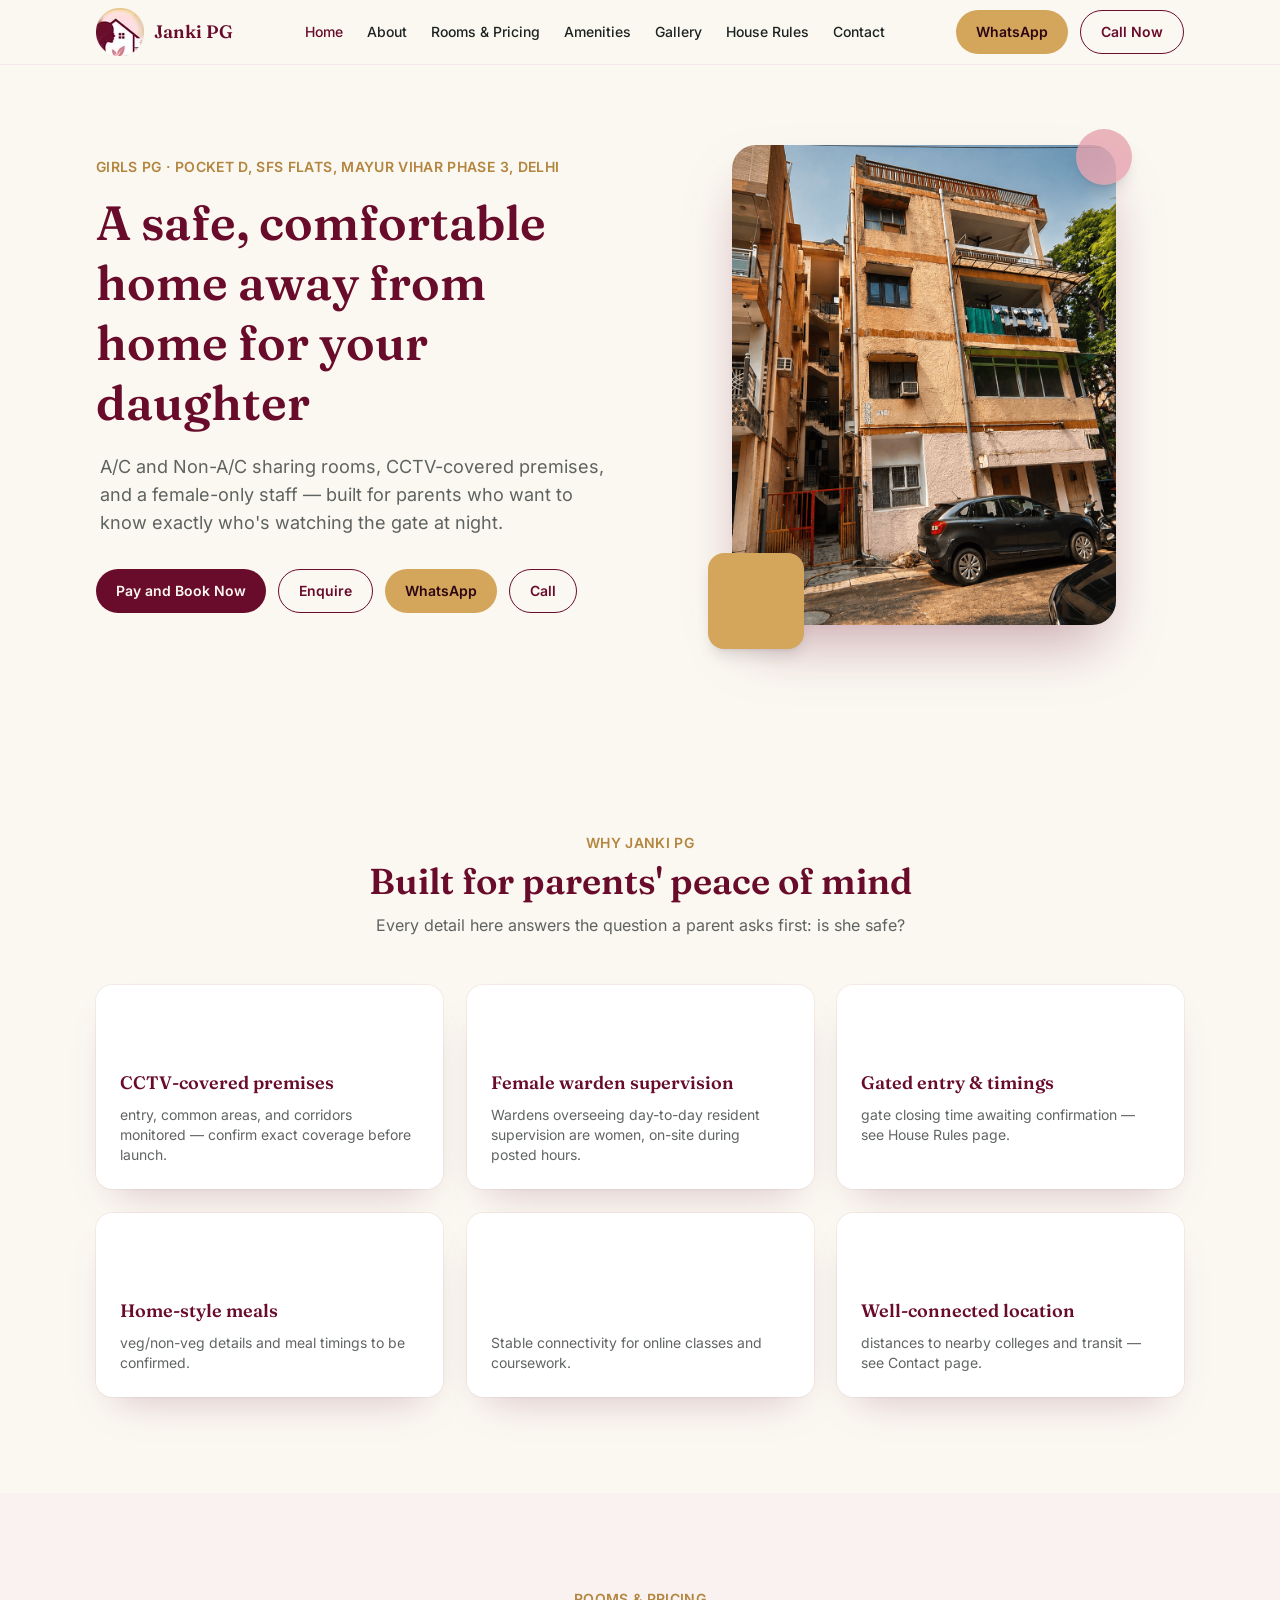
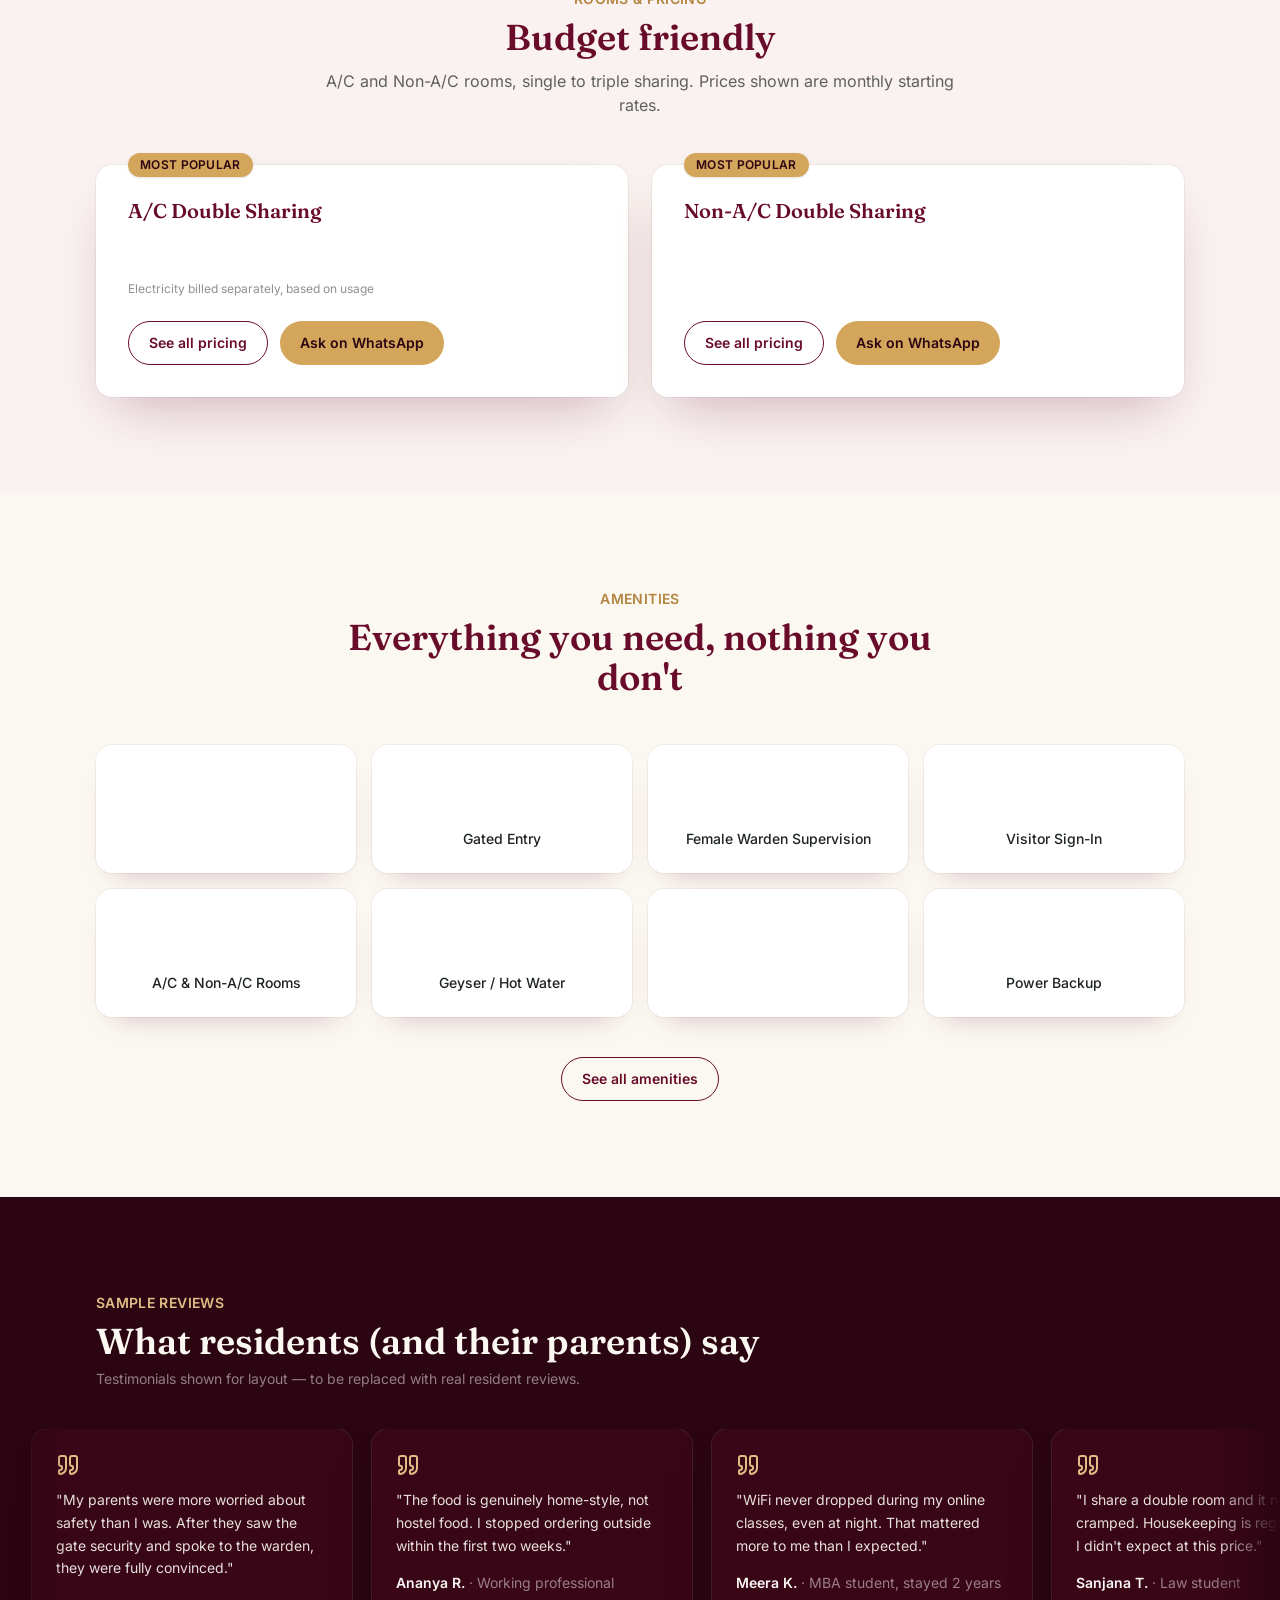
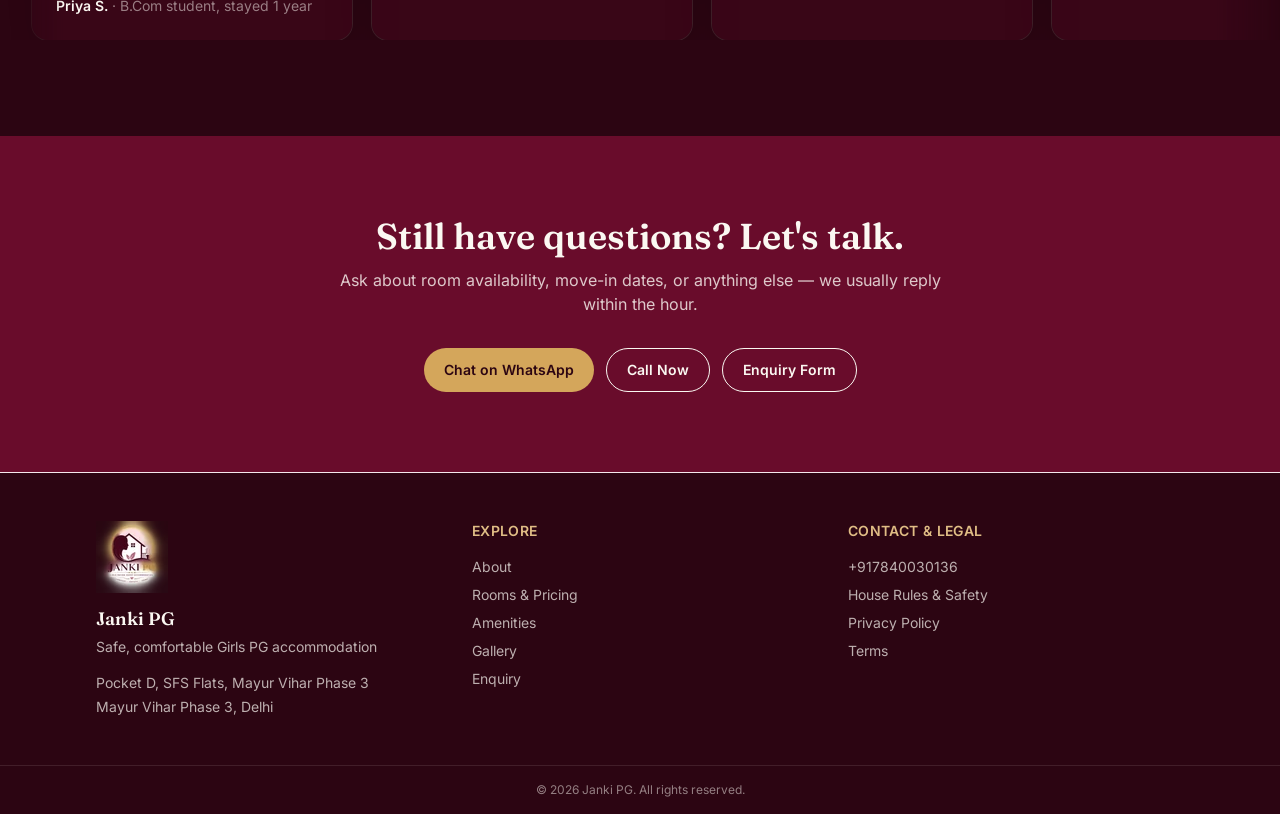
==== commit 709ae19d: "address update and placeholder remove" ====
--- a/index.html
+++ b/index.html
@@ -17,12 +17,12 @@
   <link rel="canonical" href="https://www.jankipg.com/">
   <title>Girls PG in Mayur Vihar Phase 3, Delhi — A/C &amp; Non-A/C Rooms | Janki PG</title>
   <meta name="description"
-    content="PLACEHOLDER: unique meta description for the home page — safe, comfortable Girls PG accommodation in Pocket D, SFS Flats, Mayur Vihar Phase 3, Delhi with A/C and Non-A/C rooms.">
+    content="unique meta description for the home page — safe, comfortable Girls PG accommodation in Pocket D, SFS Flats, Mayur Vihar Phase 3, Delhi with A/C and Non-A/C rooms.">
   <meta property="og:type" content="website">
   <meta property="og:url" content="https://www.jankipg.com/">
   <meta property="og:title" content="Girls PG in Mayur Vihar Phase 3, Delhi — A/C &amp; Non-A/C Rooms | Janki PG">
   <meta property="og:description"
-    content="PLACEHOLDER: unique meta description for the home page — safe, comfortable Girls PG accommodation in Pocket D, SFS Flats, Mayur Vihar Phase 3, Delhi with A/C and Non-A/C rooms.">
+    content="unique meta description for the home page — safe, comfortable Girls PG accommodation in Pocket D, SFS Flats, Mayur Vihar Phase 3, Delhi with A/C and Non-A/C rooms.">
   <link rel="stylesheet" href="assets/css/style.css">
   <style>
     .marquee-track[data-astro-cid-mc3kwml5] {
@@ -152,12 +152,12 @@
       <div class="mx-auto grid max-w-6xl items-center gap-12 px-4 sm:px-6 lg:grid-cols-2 lg:px-8">
         <div class="reveal">
           <p class="text-sm font-semibold uppercase tracking-wide text-gold-600">
-            <!-- PLACEHOLDER: awaiting client copy -->Girls PG · Pocket D, SFS Flats, Mayur Vihar Phase 3, Delhi
+            <!-- awaiting client copy -->Girls PG · Pocket D, SFS Flats, Mayur Vihar Phase 3, Delhi
           </p>
           <h1 class="mt-4 font-display text-4xl font-semibold leading-tight text-maroon-500 sm:text-5xl">A safe,
             comfortable home away from home for your daughter</h1>
           <p class="mx-auto mt-5 max-w-lg text-base text-ink/70 sm:text-lg">
-            <!-- PLACEHOLDER: awaiting client copy — concrete, checkable claims once details are confirmed -->A/C and
+            <!-- awaiting client copy — concrete, checkable claims once details are confirmed -->A/C and
             Non-A/C sharing rooms, CCTV-covered premises, and a female-only staff — built for parents who want to know
             exactly who's watching the gate at night.
           </p>
@@ -213,7 +213,7 @@
                 </svg>
               </div>
               <h3 class="mt-4 font-display text-lg font-semibold text-maroon-500">CCTV-covered premises</h3>
-              <p class="mt-2 text-sm text-ink/70">PLACEHOLDER: entry, common areas, and corridors monitored — confirm
+              <p class="mt-2 text-sm text-ink/70">entry, common areas, and corridors monitored — confirm
                 exact coverage before launch.</p>
             </div>
           </div>
@@ -251,7 +251,7 @@
                 </svg>
               </div>
               <h3 class="mt-4 font-display text-lg font-semibold text-maroon-500">Gated entry &amp; timings</h3>
-              <p class="mt-2 text-sm text-ink/70">PLACEHOLDER: gate closing time awaiting confirmation — see House Rules
+              <p class="mt-2 text-sm text-ink/70">gate closing time awaiting confirmation — see House Rules
                 page.</p>
             </div>
           </div>
@@ -269,7 +269,7 @@
                 </svg>
               </div>
               <h3 class="mt-4 font-display text-lg font-semibold text-maroon-500">Home-style meals</h3>
-              <p class="mt-2 text-sm text-ink/70">PLACEHOLDER: veg/non-veg details and meal timings to be confirmed.</p>
+              <p class="mt-2 text-sm text-ink/70">veg/non-veg details and meal timings to be confirmed.</p>
             </div>
           </div>
           <div class="reveal" style="transition-delay: 320ms">
@@ -306,7 +306,7 @@
                 </svg>
               </div>
               <h3 class="mt-4 font-display text-lg font-semibold text-maroon-500">Well-connected location</h3>
-              <p class="mt-2 text-sm text-ink/70">PLACEHOLDER: distances to nearby colleges and transit — see Contact
+              <p class="mt-2 text-sm text-ink/70">distances to nearby colleges and transit — see Contact
                 page.</p>
             </div>
           </div>
@@ -514,7 +514,7 @@
           <h2 class="mt-2 font-display text-3xl font-semibold sm:text-4xl" data-astro-cid-mc3kwml5>What residents (and
             their parents) say</h2>
           <p class="mt-2 text-sm text-cream/50" data-astro-cid-mc3kwml5>
-            <!-- PLACEHOLDER: sample content, replace with real reviews before launch -->Placeholder testimonials shown
+            <!-- sample content, replace with real reviews before launch -->Testimonials shown
             for layout — to be replaced with real resident reviews.
           </p>
         </div>
@@ -714,10 +714,10 @@
       <div><img src="assets/images/logo.webp" alt="Janki PG logo" loading="lazy" decoding="async" width="72" height="72"
           class="h-18 w-18">
         <p class="mt-3 font-display text-lg font-semibold">Janki PG</p>
-        <p class="mt-1 max-w-xs text-sm text-cream/70">PLACEHOLDER: Safe, comfortable Girls PG accommodation</p>
+        <p class="mt-1 max-w-xs text-sm text-cream/70">Safe, comfortable Girls PG accommodation</p>
         <address class="mt-4 space-y-1 text-sm text-cream/70 not-italic">
-          <p>37 pocket D SFS flats mayur vihar phase 3</p>
-          <p>Pocket D, SFS Flats, Mayur Vihar Phase 3, Delhi</p>
+          <p>Pocket D, SFS Flats, Mayur Vihar Phase 3</p>
+          <p>Mayur Vihar Phase 3, Delhi</p>
         </address>
       </div>
       <div>
